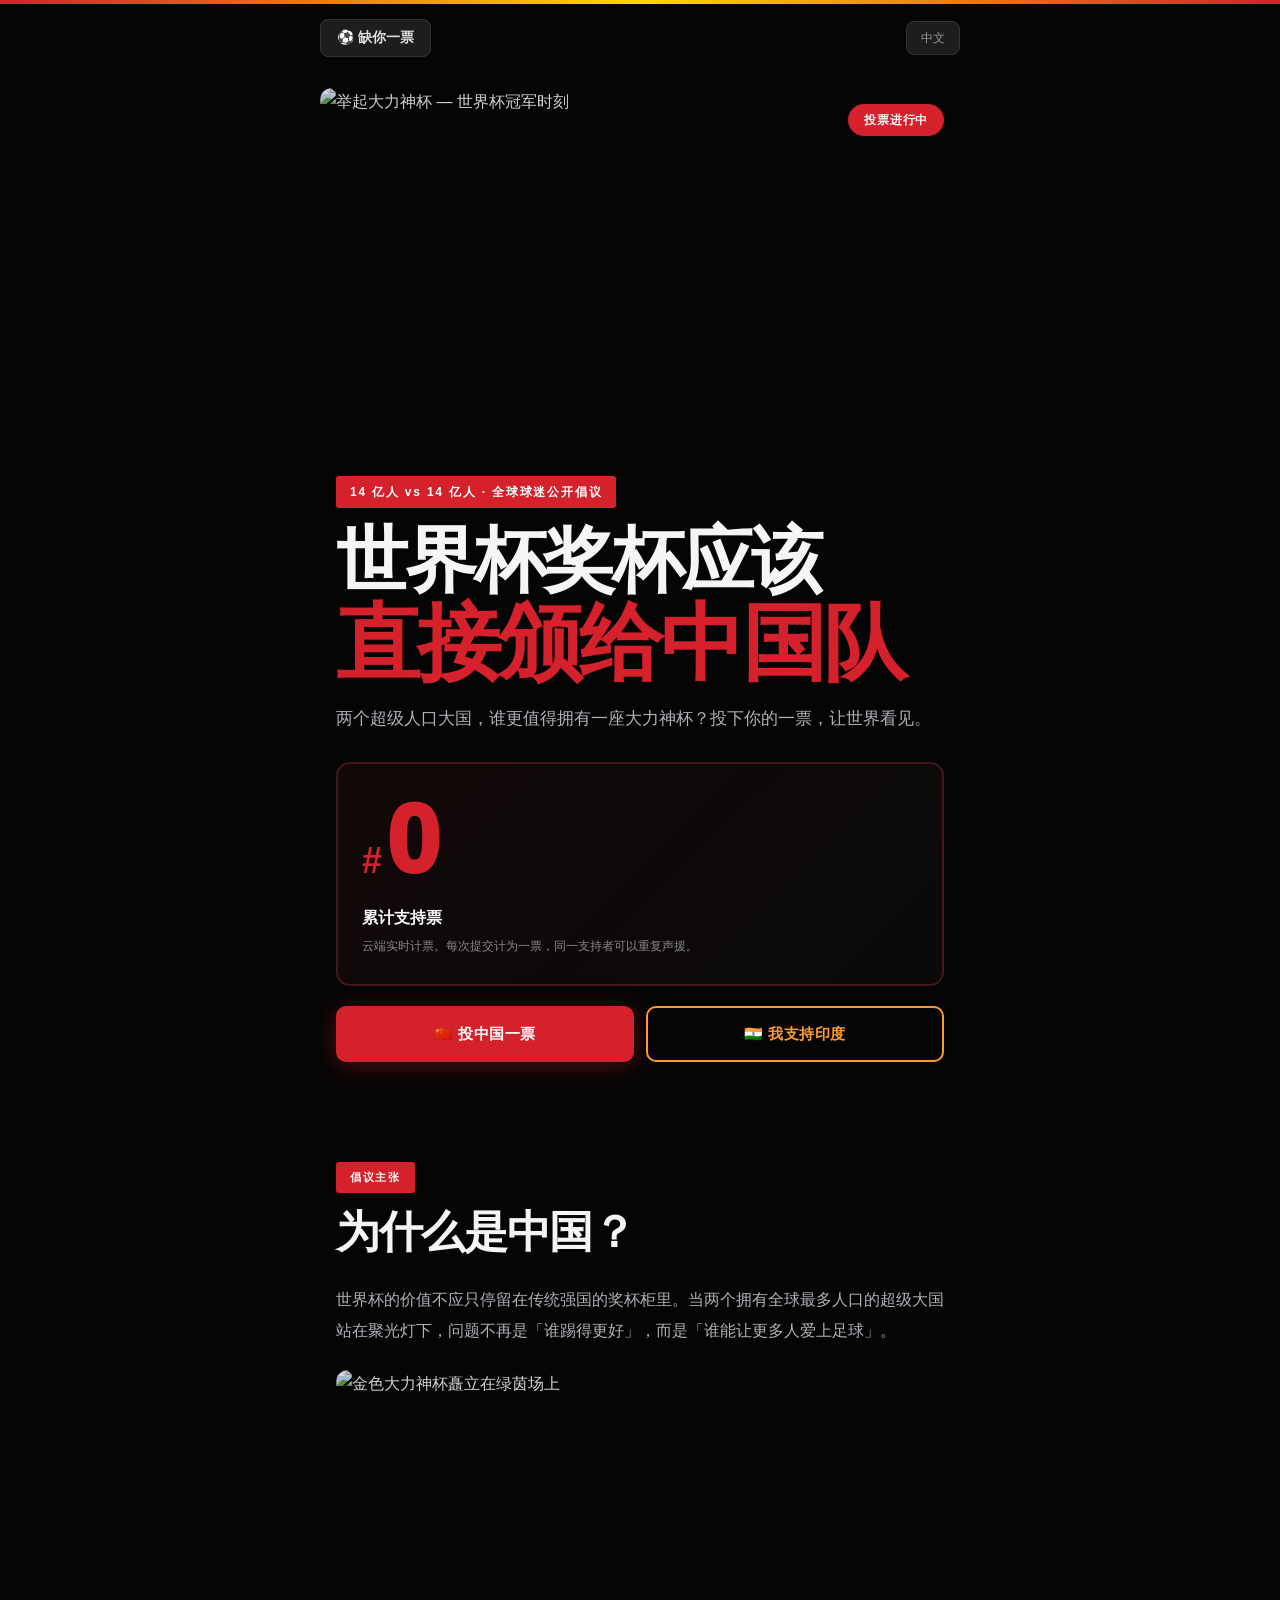
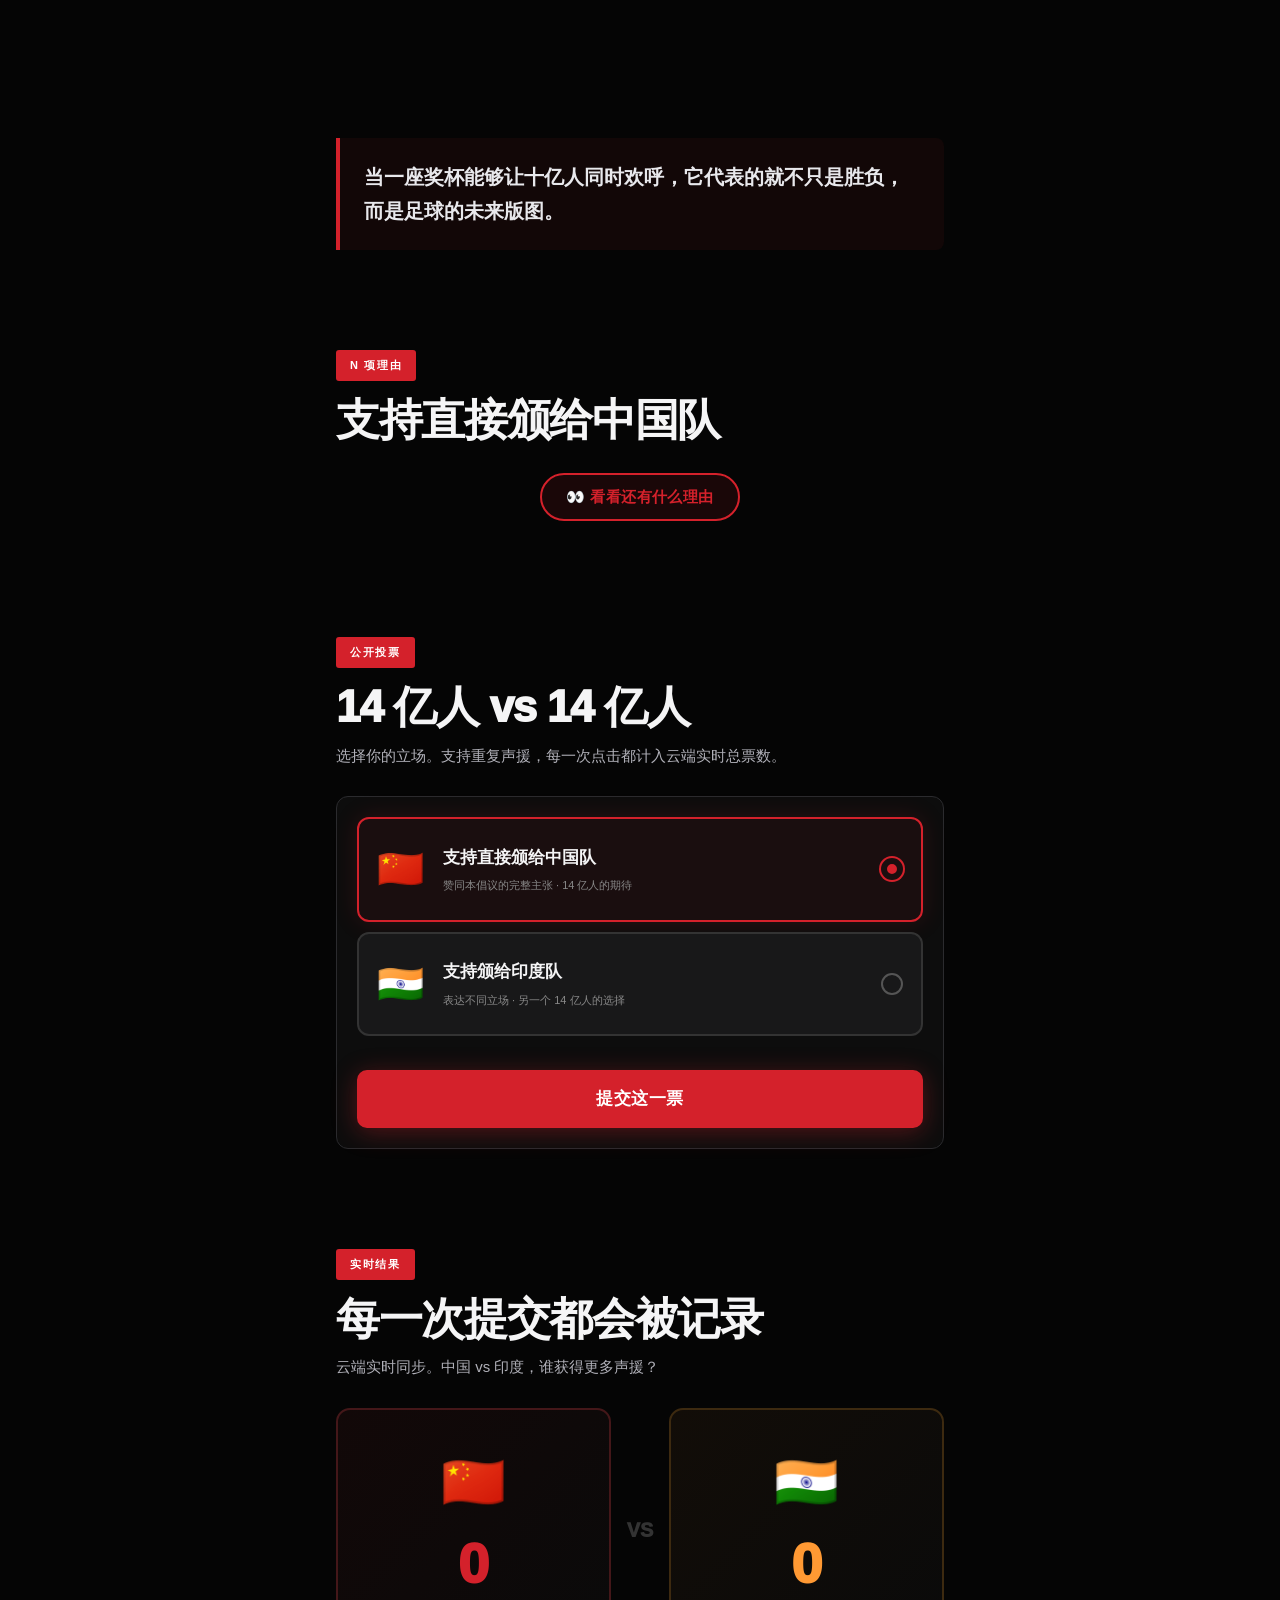
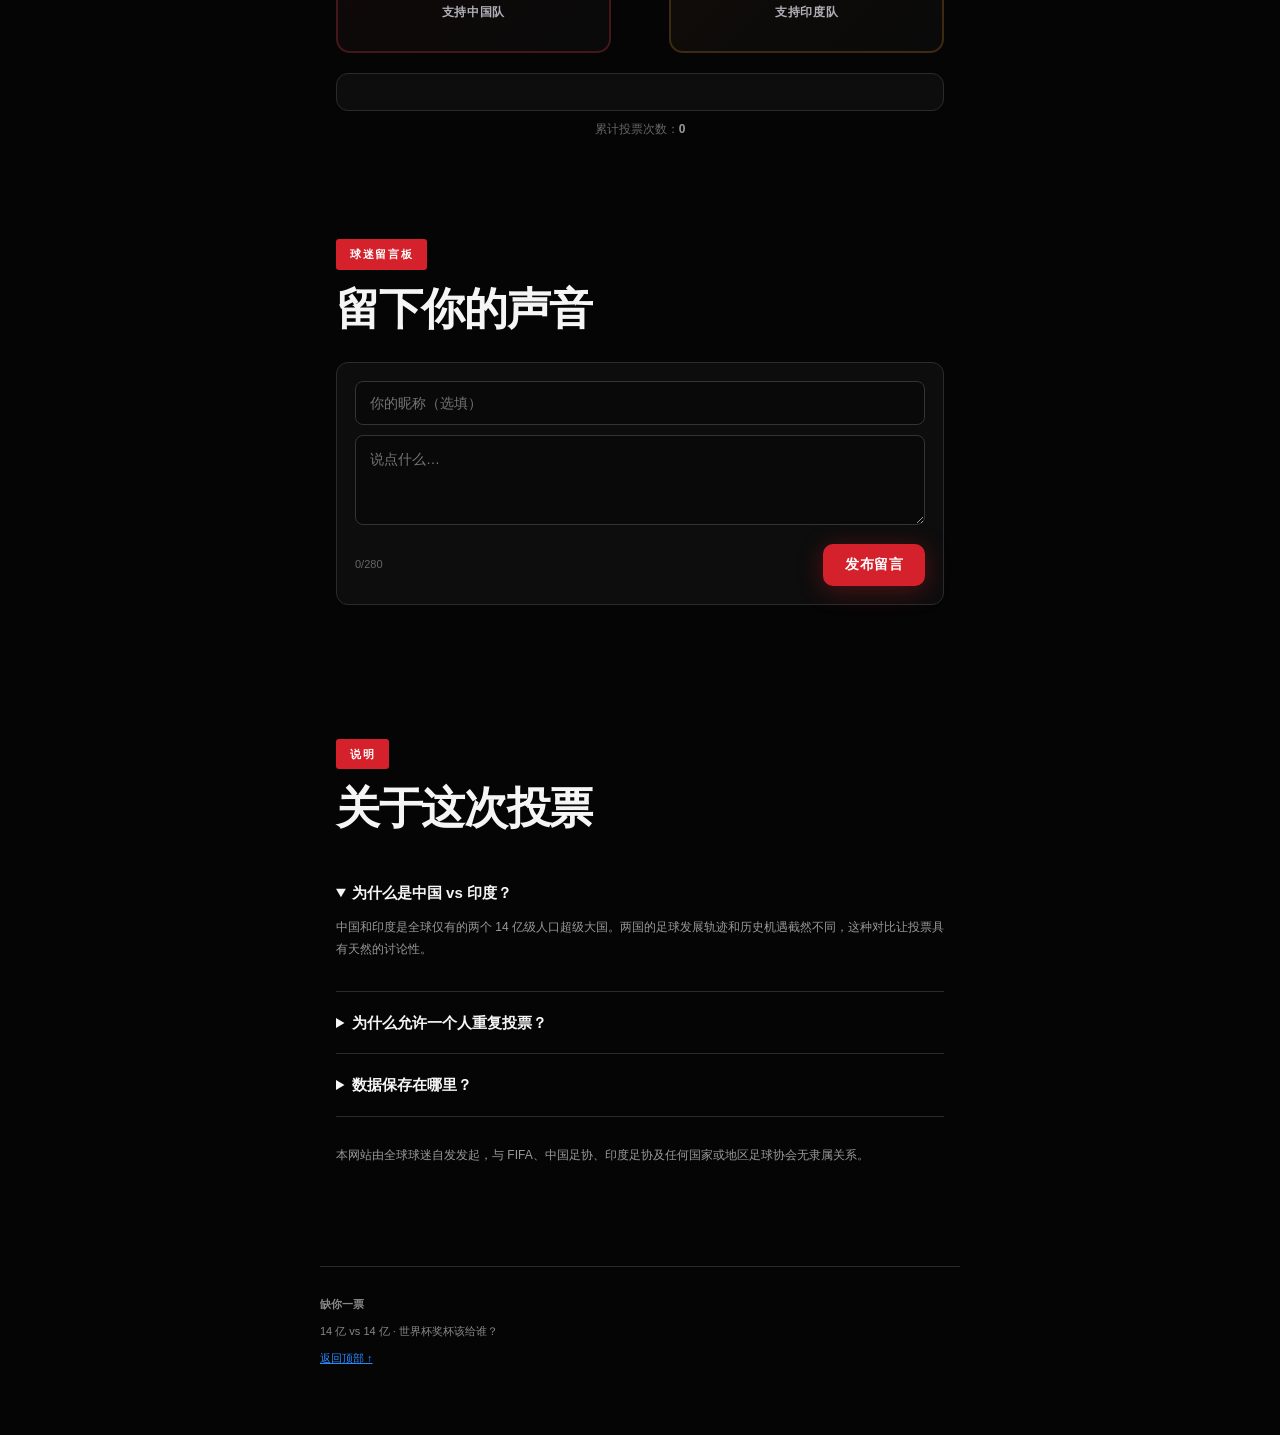
==== index.html @ a269e4fe "fix: poster with QR code + text, remove dangerous reset button" ====
<!doctype html>
<html lang="zh-CN">
  <head>
    <meta charset="UTF-8" />
    <meta name="viewport" content="width=device-width, initial-scale=1" />
    <meta name="description" content="14亿人 vs 14亿人 — 世界杯奖杯应该直接颁给中国队，而不是印度队。缺你一票。" />
    <meta property="og:title" content="缺你一票｜世界杯奖杯给中国还是印度？" />
    <meta property="og:description" content="14亿人的对决：支持世界杯奖杯直接颁给中国队，全球球迷公开倡议。" />
    <meta property="og:image" content="https://images.unsplash.com/photo-1527871369852-eb58cb2b54e2?auto=format&fit=crop&w=1200&q=85" />
    <meta property="og:url" content="https://givetheworldcuptochinaplease.netlify.app/" />
    <meta property="og:type" content="website" />
    <meta name="twitter:card" content="summary_large_image" />
    <link rel="icon" href="data:image/svg+xml,<svg xmlns='http://www.w3.org/2000/svg' viewBox='0 0 64 64'><text y='56' font-size='56'>⚽</text></svg>" />
    <title>缺你一票｜世界杯奖杯给中国还是印度？</title>
    <link rel="preconnect" href="https://images.unsplash.com" />
    <link rel="stylesheet" href="styles.css" />
  </head>
  <body>
    <div class="top-line"></div>
    <main class="site">
      <header>
        <a class="brand" href="#top">⚽ <strong>缺你一票</strong></a>
        <span class="language">中文</span>
      </header>

      <!-- ===== HERO ===== -->
      <section class="hero" id="top">
        <div class="hero-image">
          <img src="https://images.unsplash.com/photo-1527871369852-eb58cb2b54e2?auto=format&fit=crop&w=1200&q=85" alt="举起大力神杯 — 世界杯冠军时刻" />
          <span>投票进行中</span>
        </div>
        <div class="hero-copy">
          <p class="eyebrow">14 亿人 vs 14 亿人 · 全球球迷公开倡议</p>
          <h1>世界杯奖杯应该<em>直接颁给中国队</em></h1>
          <p class="intro">两个超级人口大国，谁更值得拥有一座大力神杯？投下你的一票，让世界看见。</p>
          <div class="counter-card" aria-live="polite">
            <div class="counter-wrapper">
              <span class="counter-prefix">#</span>
              <strong id="heroChinaCount" class="counter-roll">0</strong>
            </div>
            <h2>累计支持票</h2>
            <p>云端实时计票。每次提交计为一票，同一支持者可以重复声援。</p>
          </div>
          <div class="hero-actions">
            <button class="button primary pulse" data-go-vote="china">🇨🇳 投中国一票</button>
            <button class="button outline-india" data-go-vote="india">🇮🇳 我支持印度</button>
          </div>
        </div>
      </section>

      <!-- ===== POSITION ===== -->
      <section class="section" id="position">
        <div class="section-heading">
          <span>倡议主张</span>
          <h2>为什么是中国？</h2>
        </div>
        <p class="body-copy">世界杯的价值不应只停留在传统强国的奖杯柜里。当两个拥有全球最多人口的超级大国站在聚光灯下，问题不再是「谁踢得更好」，而是「谁能让更多人爱上足球」。</p>
        <img class="claim-image" src="https://images.unsplash.com/photo-1637203727317-3cc1a557cdbf?auto=format&fit=crop&w=1200&q=85" alt="金色大力神杯矗立在绿茵场上" />
        <blockquote>当一座奖杯能够让十亿人同时欢呼，它代表的就不只是胜负，而是足球的未来版图。</blockquote>
      </section>

      <!-- ===== CONTROVERSY ===== -->
      <!-- ===== REASONS ===== -->
      <section class="section" id="reasons">
        <div class="section-heading">
          <span>N 项理由</span>
          <h2>支持直接颁给中国队</h2>
        </div>
        <div class="reason-controls">
          <button class="button refresh-btn" id="refreshReasons">👀 看看还有什么理由</button>
        </div>
        <div class="reason-list" id="reasonList"></div>
      </section>

      <!-- ===== VOTE ===== -->
      <section class="section" id="vote">
        <div class="section-heading">
          <span>公开投票</span>
          <h2>14 亿人 vs 14 亿人</h2>
          <p>选择你的立场。支持重复声援，每一次点击都计入云端实时总票数。</p>
        </div>
        <form class="ballot" id="voteForm">
          <button class="choice china-choice selected" type="button" data-choice="china">
            <span>🇨🇳</span>
            <span class="choice-label">
              <strong>支持直接颁给中国队</strong>
              <small>赞同本倡议的完整主张 · 14 亿人的期待</small>
            </span>
            <i></i>
          </button>
          <button class="choice india-choice" type="button" data-choice="india">
            <span>🇮🇳</span>
            <span class="choice-label">
              <strong>支持颁给印度队</strong>
              <small>表达不同立场 · 另一个 14 亿人的选择</small>
            </span>
            <i></i>
          </button>
          <p class="error" id="formError" role="alert"></p>
          <button class="submit" type="submit">提交这一票</button>
        </form>

        <section class="success hidden" id="success" aria-live="polite">
          <span>投票已记录 ✓</span>
          <h3>你的立场已经进入全球实时结果</h3>
          <p>本次提交计为一票。分享倡议，让更多人加入这场 14 亿 vs 14 亿的对决。</p>
          <div class="record"><small>全球投票记录编号</small><strong id="recordId">#0</strong></div>
          <div class="success-actions">
            <button class="button primary" id="shareButton">📤 分享倡议</button>
            <button class="button outline-gold" id="posterButton">🖼 下载支持海报</button>
          </div>
        </section>
      </section>

      <!-- ===== RESULTS ===== -->
      <section class="section" id="results">
        <div class="section-heading">
          <span>实时结果</span>
          <h2>每一次提交都会被记录</h2>
          <p>云端实时同步。中国 vs 印度，谁获得更多声援？</p>
        </div>
        <div class="results-vs">
          <div class="vs-card vs-china">
            <span class="vs-flag">🇨🇳</span>
            <strong id="chinaCount">0</strong>
            <span class="vs-label">支持中国队</span>
          </div>
          <div class="vs-divider">VS</div>
          <div class="vs-card vs-india">
            <span class="vs-flag">🇮🇳</span>
            <strong id="indiaCount">0</strong>
            <span class="vs-label">支持印度队</span>
          </div>
        </div>
        <div class="result-list" id="resultList"></div>
        <p class="total-footnote">累计投票次数：<strong id="totalCount">0</strong></p>
      </section>

      <!-- ===== MESSAGE BOARD ===== -->
      <section class="section" id="messages">
        <div class="section-heading">
          <span>球迷留言板</span>
          <h2>留下你的声音</h2>
        </div>
        <form class="msg-form" id="msgForm">
          <input class="msg-nick" id="msgNick" type="text" placeholder="你的昵称（选填）" maxlength="20" />
          <textarea class="msg-text" id="msgText" placeholder="说点什么…" maxlength="280" required></textarea>
          <div class="msg-form-bottom">
            <span class="msg-counter" id="msgCounter">0/280</span>
            <button class="button primary" type="submit">发布留言</button>
          </div>
        </form>
        <div class="msg-list" id="msgList"></div>
        <div class="msg-pager" id="msgPager"></div>
      </section>

      <!-- ===== FAQ ===== -->
      <section class="section faq">
        <div class="section-heading"><span>说明</span><h2>关于这次投票</h2></div>
        <details open>
          <summary>为什么是中国 vs 印度？</summary>
          <p>中国和印度是全球仅有的两个 14 亿级人口超级大国。两国的足球发展轨迹和历史机遇截然不同，这种对比让投票具有天然的讨论性。</p>
        </details>
        <details>
          <summary>为什么允许一个人重复投票？</summary>
          <p>网站记录的是持续声援强度，不是身份核验后的独立签名人数。每一次点击都是态度的表达。</p>
        </details>
        <details>
          <summary>数据保存在哪里？</summary>
          <p>投票和留言数据存储在 Firebase 云端实时数据库，所有访问者共享同一数据。点赞记录保留在本地浏览器。</p>
        </details>
        <p class="disclosure">本网站由全球球迷自发发起，与 FIFA、中国足协、印度足协及任何国家或地区足球协会无隶属关系。</p>
      </section>

      <footer>
        <strong>缺你一票</strong>
        <span>14 亿 vs 14 亿 · 世界杯奖杯该给谁？</span>
        <a href="#top">返回顶部 ↑</a>
      </footer>
    </main>

    <!-- Firebase SDK -->
    <script src="https://www.gstatic.com/firebasejs/10.12.0/firebase-app-compat.js"></script>
    <script src="https://www.gstatic.com/firebasejs/10.12.0/firebase-database-compat.js"></script>
    <script src="app.js"></script>
  </body>
</html>
---- styles.css ----
:root {
  --bg: #050505;
  --panel: #0d0d0d;
  --panel2: #181819;
  --text: #f5f5f6;
  --muted: #b0b0b8;
  --line: #2b2b2e;
  --red: #d4212b;
  --red-glow: rgba(212, 33, 43, 0.35);
  --gold: #ffd700;
  --blue: #2889ff;
  --india: #ff9933;
  --india-glow: rgba(255, 153, 51, 0.3);
  --column: 640px;
}

* { box-sizing: border-box; }
html { scroll-behavior: smooth; scroll-padding-top: 80px; }

body {
  margin: 0;
  background: var(--bg);
  color: var(--text);
  font-family: "PingFang SC", "Microsoft YaHei", Arial, sans-serif;
  font-size: 16px;
  line-height: 1.7;
}

button, input, textarea { font: inherit; }
button { color: inherit; }

/* ---- top line ---- */
.top-line {
  position: fixed; z-index: 20; top: 0; left: 0; right: 0;
  height: 4px;
  background: linear-gradient(90deg, var(--red), var(--gold), var(--red));
}

/* ---- layout ---- */
.site { width: min(var(--column), calc(100% - 32px)); margin: auto; }

header {
  height: 72px; display: flex; align-items: center;
  justify-content: space-between; padding-top: 4px;
}

.brand {
  padding: 6px 16px; border: 1px solid #333; border-radius: 8px;
  background: #1d1d1f; color: #ddd; font-size: 14px; font-weight: 800;
  text-decoration: none;
}
.language {
  padding: 6px 14px; border: 1px solid #333; border-radius: 8px;
  background: #1d1d1f; color: #999; font-size: 12px;
}

/* ---- hero ---- */
.hero { margin-top: 16px; }

.hero-image {
  position: relative; aspect-ratio: 16/9; overflow: hidden;
  border-radius: 12px; max-height: 380px;
}
.hero-image img {
  width: 100%; height: 100%; display: block; object-fit: cover; opacity: 0.85;
}
.hero-image > span {
  position: absolute; top: 16px; right: 16px; padding: 6px 16px;
  border-radius: 999px; background: var(--red); font-size: 12px;
  font-weight: 900; letter-spacing: 0.06em;
  animation: badgePulse 2s ease-in-out infinite;
}
@keyframes badgePulse {
  0%,100% { opacity: 1; } 50% { opacity: 0.7; }
}

.hero-copy { padding: 28px 16px 0; }

.eyebrow {
  display: inline-block; margin: 0 0 14px; padding: 6px 14px;
  color: #fff; background: var(--red); font-size: 12px;
  font-weight: 900; letter-spacing: 0.15em; border-radius: 3px;
}

.hero h1 {
  margin: 0; font-size: clamp(44px, 9vw, 72px); font-weight: 950;
  letter-spacing: -0.04em; line-height: 1.06;
}
.hero h1 em {
  display: block; color: var(--red); font-style: normal;
  font-size: clamp(52px, 11vw, 84px);
}

.intro { color: var(--muted); font-size: 17px; line-height: 1.8; margin-top: 16px; }

/* ---- counter ---- */
.counter-card {
  margin-top: 28px; padding: 28px 24px;
  border: 2px solid #441719; border-radius: 14px;
  background: linear-gradient(135deg, #120808, #0a0a0a);
}
.counter-wrapper {
  display: flex; align-items: baseline; gap: 4px;
}
.counter-prefix {
  color: var(--red); font-size: 36px; font-weight: 900;
}
.counter-roll {
  display: inline-block; color: var(--red);
  font-size: clamp(68px, 14vw, 96px); font-weight: 950;
  line-height: 1; letter-spacing: -0.02em;
  font-variant-numeric: tabular-nums;
  transition: transform 0.3s ease;
}
.counter-roll.bump { animation: counterBump 0.4s ease; }
@keyframes counterBump {
  0% { transform: translateY(-8px); opacity: 0.6; }
  100% { transform: translateY(0); opacity: 1; }
}
.counter-card h2 { margin: 12px 0 6px; font-size: 16px; font-weight: 800; }
.counter-card p { margin: 0; color: #888; font-size: 12px; line-height: 1.6; }

.hero-actions {
  display: grid; grid-template-columns: 1fr 1fr; gap: 12px; margin-top: 20px;
}

/* ---- buttons ---- */
.button, .submit {
  min-height: 56px; border: 2px solid transparent; border-radius: 10px;
  font-weight: 900; font-size: 15px; letter-spacing: 0.03em;
  cursor: pointer; transition: transform 0.15s, box-shadow 0.15s;
}
.button:active, .submit:active { transform: scale(0.97); }

.button.primary, .submit {
  background: var(--red); border-color: var(--red); color: #fff;
  box-shadow: 0 4px 24px var(--red-glow);
}
.button.primary.pulse {
  animation: btnPulse 3s ease-in-out infinite;
}
@keyframes btnPulse {
  0%,100% { box-shadow: 0 4px 24px var(--red-glow); }
  50% { box-shadow: 0 8px 40px rgba(212,33,43,0.55); }
}

.button.outline-india {
  background: transparent; border-color: var(--india); color: var(--india);
}
.button.outline-india:hover {
  background: rgba(255,153,51,0.1);
}
.button.outline-gold {
  background: transparent; border-color: var(--gold); color: var(--gold);
}
.button.outline-gold:hover {
  background: rgba(255,215,0,0.1);
}

/* ---- sections ---- */
.section { padding: 0 16px; margin-top: 100px; }
.section-heading { margin-bottom: 28px; }
.section-heading > span {
  display: inline-block; margin: 0 0 14px; padding: 6px 14px;
  color: #fff; background: var(--red); font-size: 11px;
  font-weight: 900; letter-spacing: 0.15em; border-radius: 3px;
}
.section-heading h2 {
  margin: 0; font-size: clamp(32px, 6vw, 44px);
  font-weight: 950; line-height: 1.15; letter-spacing: -0.03em;
}
.section-heading p {
  color: var(--muted); font-size: 15px; line-height: 1.7; margin-top: 10px;
}
.body-copy { color: var(--muted); font-size: 16px; line-height: 1.9; }

/* ---- claim ---- */
.claim-image {
  width: 100%; height: auto; display: block; object-fit: cover;
  aspect-ratio: 16/9; margin-top: 24px; border-radius: 12px;
  max-height: 340px; opacity: 0.85;
}
blockquote {
  margin: 28px 0 0; padding: 22px 24px;
  border-left: 4px solid var(--red);
  background: rgba(212,33,43,0.06); border-radius: 0 8px 8px 0;
  color: #e8e8ec; font: 700 20px/1.7 Georgia, "Noto Serif SC", serif;
}

/* ---- controversy ---- */
.controversy-list { display: grid; gap: 10px; }
.controversy-item {
  display: grid; grid-template-columns: 48px 1fr; gap: 14px;
  padding: 20px 18px; border: 1px solid var(--line);
  border-radius: 10px; background: var(--panel);
  transition: border-color 0.2s;
}
.controversy-item:hover { border-color: #441719; }
.controversy-num {
  color: var(--red); font-size: 22px; font-weight: 950; line-height: 1;
}
.controversy-item h3 { margin: 0; font-size: 16px; font-weight: 800; }
.controversy-item p {
  color: #999; font-size: 12px; line-height: 1.7; margin: 6px 0 0;
}
.controversy-item a {
  display: inline-block; margin-top: 8px; color: #8ebeff;
  font-size: 10px; text-decoration: none;
}

/* ---- reasons ---- */
.reason-list { display: grid; gap: 14px; }
.reason-controls { margin-bottom: 16px; text-align: center; }
.refresh-btn {
  display: inline-flex; align-items: center; gap: 8px;
  min-height: 48px; padding: 0 24px;
  border: 2px solid var(--red); border-radius: 999px;
  background: rgba(212,33,43,0.1); color: var(--red);
  font-size: 15px; font-weight: 800; cursor: pointer;
  transition: background 0.2s, transform 0.15s;
}
.refresh-btn:hover { background: rgba(212,33,43,0.2); }
.refresh-btn:active { transform: scale(0.95); }

.reason-card {
  overflow: hidden; border: 1px solid var(--line);
  border-radius: 12px; background: var(--panel);
  transition: border-color 0.3s;
}
.reason-card:hover { border-color: #441719; }
.reason-image {
  width: 100%; height: auto; display: block; object-fit: cover;
  aspect-ratio: 2/1; max-height: 200px; opacity: 0.85;
}
.reason-content {
  display: grid; grid-template-columns: 48px 1fr; gap: 14px; padding: 22px 18px;
}
.reason-number { color: var(--red); font-size: 26px; font-weight: 950; line-height: 1; }
.reason-card h3 {
  margin: 0; font-size: 19px; font-weight: 900;
  line-height: 1.35; color: #fff;
}
.reason-card p {
  color: #b0b0b8; font-size: 14px; line-height: 1.8; margin: 8px 0 0;
}
.reason-footer { display: flex; justify-content: flex-end; margin-top: 10px; }
.share-reason {
  border: 0; background: transparent; color: #666; font-size: 14px;
  cursor: pointer; padding: 6px 12px; border-radius: 6px;
  transition: color 0.2s, background 0.2s;
}
.share-reason:hover { color: var(--gold); background: rgba(255,215,0,0.08); }
.source {
  display: inline-block; margin-top: 10px; color: #8ebeff;
  font-size: 11px; text-decoration: none; transition: color 0.2s;
}
.source:hover { color: #b8d8ff; }

/* ---- notice ---- */
.notice {
  margin-bottom: 18px; padding: 18px 20px;
  border: 1px solid #3a2a13; border-radius: 10px;
  background: #15130f; font-size: 13px;
}
.notice strong { font-size: 14px; }
.notice p { margin: 6px 0 0; color: #999; font-size: 11px; line-height: 1.6; }

/* ---- ballot ---- */
.ballot {
  padding: 20px; border: 1px solid var(--line);
  border-radius: 12px; background: var(--panel);
}
.choice {
  width: 100%; min-height: 90px; display: grid;
  grid-template-columns: 52px 1fr 22px; align-items: center;
  gap: 14px; margin-bottom: 10px; padding: 18px;
  border: 2px solid #333; border-radius: 12px;
  background: var(--panel2); text-align: left; cursor: pointer;
  transition: all 0.2s;
}
.choice:hover { border-color: #555; }
.choice > span:first-child { font-size: 38px; }
.choice strong { display: block; font-size: 17px; }
.choice small { display: block; margin-top: 4px; color: #888; font-size: 11px; }
.choice i {
  width: 22px; height: 22px; border: 2px solid #555; border-radius: 50%;
}

.choice.selected.china-choice, .china-choice.selected {
  border-color: var(--red); background: #1a0e0f;
  box-shadow: 0 0 24px rgba(212,33,43,0.15);
}
.choice.selected.china-choice i, .china-choice.selected i {
  border: 6px solid #1a0e0f; background: var(--red);
  box-shadow: 0 0 0 2px var(--red);
}
.choice.selected.india-choice, .india-choice.selected {
  border-color: var(--india); background: #1a1208;
  box-shadow: 0 0 24px rgba(255,153,51,0.15);
}
.choice.selected.india-choice i, .india-choice.selected i {
  border: 6px solid #1a1208; background: var(--india);
  box-shadow: 0 0 0 2px var(--india);
}

.submit { width: 100%; margin-top: 22px; height: 58px; font-size: 17px; }
.error { color: #e99b9e; font-size: 12px; margin-top: 8px; }
.hidden { display: none !important; }

/* ---- success ---- */
.success {
  margin-top: 18px; padding: 28px 24px;
  border: 2px solid #432022; border-radius: 12px; background: var(--panel);
}
.success > span {
  display: inline-block; margin: 0 0 14px; padding: 5px 14px;
  color: #fff; background: #2e6b2e; font-size: 11px;
  font-weight: 900; letter-spacing: 0.1em; border-radius: 3px;
}
.success h3 { margin: 0; font-size: 26px; font-weight: 900; }
.success p { color: var(--muted); font-size: 13px; margin: 8px 0 0; }
.record {
  margin-top: 16px; padding: 18px; background: #080808;
  border-radius: 10px; text-align: center;
}
.record small { display: block; color: #888; font-size: 11px; }
.record strong {
  display: block; margin-top: 6px; color: var(--red);
  font-size: 36px; font-weight: 950;
}
.success-actions {
  display: grid; grid-template-columns: 1fr 1fr; gap: 12px; margin-top: 20px;
}
.text-button {
  grid-column: 1/3; border: 0; background: transparent;
  color: #777; cursor: pointer; font-size: 12px; padding: 10px;
}

/* ---- VS results ---- */
.results-vs {
  display: grid; grid-template-columns: 1fr auto 1fr; gap: 12px;
  align-items: center; margin-bottom: 20px;
}
.vs-card {
  padding: 28px 16px; border-radius: 14px; text-align: center;
  transition: transform 0.3s;
}
.vs-china {
  border: 2px solid #441719; background: linear-gradient(135deg, #120808, #0a0a0a);
}
.vs-india {
  border: 2px solid #3d2a10; background: linear-gradient(135deg, #120d08, #0a0a0a);
}
.vs-flag { display: block; font-size: 52px; margin-bottom: 10px; }
.vs-card strong {
  display: block; font-size: clamp(42px, 8vw, 56px); font-weight: 950;
  line-height: 1; font-variant-numeric: tabular-nums;
}
.vs-china strong { color: var(--red); }
.vs-india strong { color: var(--india); }
.vs-label {
  display: block; margin-top: 10px; color: var(--muted);
  font-size: 12px; font-weight: 700; letter-spacing: 0.06em;
}
.vs-divider {
  font-size: 20px; font-weight: 950; color: #333;
  padding: 0 4px;
}
.total-footnote { text-align: center; color: #666; font-size: 12px; margin-top: 8px; }
.total-footnote strong { color: #999; }

.result-list { margin-top: 14px; padding: 18px; border: 1px solid var(--line); border-radius: 12px; background: var(--panel); }
.result-row { padding: 14px 0; border-bottom: 1px solid var(--line); }
.result-row:last-child { border: 0; }
.result-top {
  display: grid; grid-template-columns: 28px 1fr auto 48px; gap: 10px;
  align-items: center; font-size: 12px;
}
.result-top b { font-size: 18px; font-weight: 900; }
.result-top em { font-size: 13px; font-weight: 700; color: var(--muted); text-align: right; }
.track {
  height: 6px; margin-top: 12px; background: #29292d;
  border-radius: 99px; overflow: hidden;
}
.track span {
  display: block; height: 100%; border-radius: 99px; transition: width 0.4s ease;
}
.track .bar-china { background: var(--red); }
.track .bar-india { background: var(--india); }

/* ---- message board ---- */
.msg-form { padding: 18px; border: 1px solid var(--line); border-radius: 12px; background: var(--panel); }
.msg-nick {
  width: 100%; height: 44px; padding: 0 14px; margin-bottom: 10px;
  border: 1px solid #343438; border-radius: 8px; background: #090909;
  color: #fff; font-size: 14px;
}
.msg-text {
  width: 100%; min-height: 90px; padding: 12px 14px;
  border: 1px solid #343438; border-radius: 8px; background: #090909;
  color: #fff; font-size: 14px; line-height: 1.6; resize: vertical;
}
.msg-form-bottom { display: flex; align-items: center; justify-content: space-between; margin-top: 10px; }
.msg-counter { color: #666; font-size: 11px; }
.msg-form-bottom .button { min-height: 42px; padding: 0 20px; font-size: 14px; }

.msg-list { margin-top: 16px; display: grid; gap: 10px; }
.msg-item { padding: 18px; border: 1px solid var(--line); border-radius: 10px; background: var(--panel); }
.msg-item-header { display: flex; align-items: center; justify-content: space-between; margin-bottom: 8px; }
.msg-nickname { color: var(--red); font-size: 13px; font-weight: 800; }
.msg-time { color: #555; font-size: 10px; }
.msg-body { color: #d0d0d5; font-size: 14px; line-height: 1.7; margin: 0; }
.msg-footer { display: flex; align-items: center; gap: 14px; margin-top: 12px; }
.msg-like {
  display: inline-flex; align-items: center; gap: 6px; padding: 6px 14px;
  border: 1px solid #333; border-radius: 999px; background: transparent;
  color: #999; font-size: 12px; font-weight: 700; cursor: pointer;
  transition: all 0.2s;
}
.msg-like:hover { border-color: var(--red); color: var(--red); background: rgba(212,33,43,0.08); }
.msg-like.liked { border-color: var(--red); background: var(--red); color: #fff; }

.msg-pager { display: flex; justify-content: center; align-items: center; gap: 6px; margin-top: 18px; }
.msg-pager button {
  min-width: 38px; height: 38px; border: 1px solid #333; border-radius: 8px;
  background: var(--panel); color: #ccc; font-size: 13px; font-weight: 700;
  cursor: pointer; transition: all 0.2s;
}
.msg-pager button:hover { border-color: #555; background: #222; }
.msg-pager button.active { border-color: var(--red); background: var(--red); color: #fff; }
.msg-pager button:disabled { opacity: 0.3; cursor: default; }
.msg-empty { text-align: center; padding: 40px 20px; color: #555; font-size: 13px; }

/* ---- faq ---- */
.faq p { color: #999; font-size: 12px; line-height: 1.8; }
.faq details { padding: 18px 0; border-bottom: 1px solid var(--line); }
.faq summary { font-size: 15px; font-weight: 800; cursor: pointer; }
.disclosure { margin-top: 28px; }

/* ---- footer ---- */
footer {
  margin: 100px 0 40px; padding: 28px 0;
  border-top: 1px solid var(--line); display: grid; gap: 8px;
  font-size: 11px; color: #888;
}
footer a { color: var(--blue); }

/* ---- mobile ---- */
@media (max-width: 480px) {
  .site { width: 100%; }
  .hero-copy, .section { padding-left: 14px; padding-right: 14px; }
  .hero-actions { grid-template-columns: 1fr; }
  .hero-image { aspect-ratio: 4/3; max-height: 280px; }
  .hero h1 { font-size: clamp(32px, 8vw, 44px); }
  .hero h1 em { font-size: clamp(36px, 9vw, 52px); }
  .results-vs { grid-template-columns: 1fr 1fr; gap: 8px; }
  .vs-divider { display: none; }
  .vs-flag { font-size: 36px; }
  .vs-card strong { font-size: clamp(32px, 6vw, 40px); }
  .claim-image { aspect-ratio: 4/3; max-height: 220px; }
  .reason-image { max-height: 140px; }
  .counter-roll { font-size: clamp(48px, 12vw, 64px); }
}
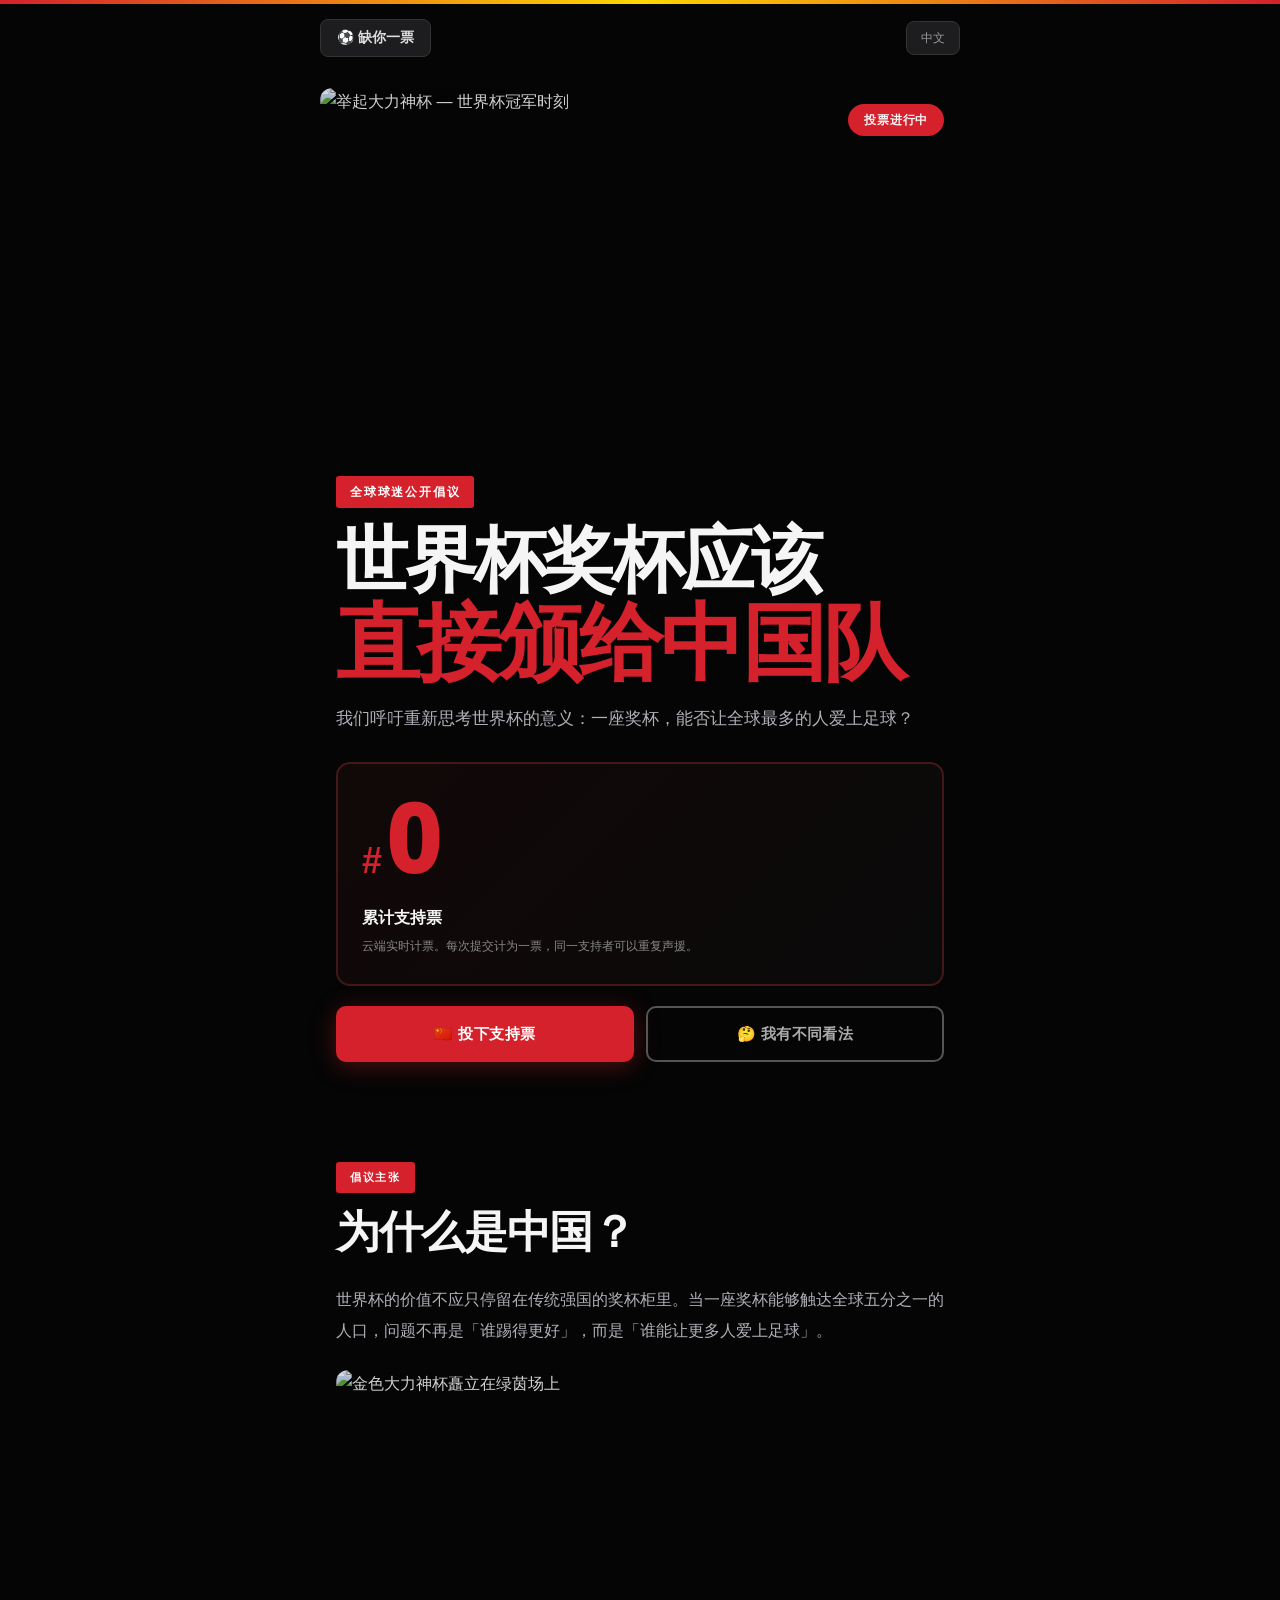
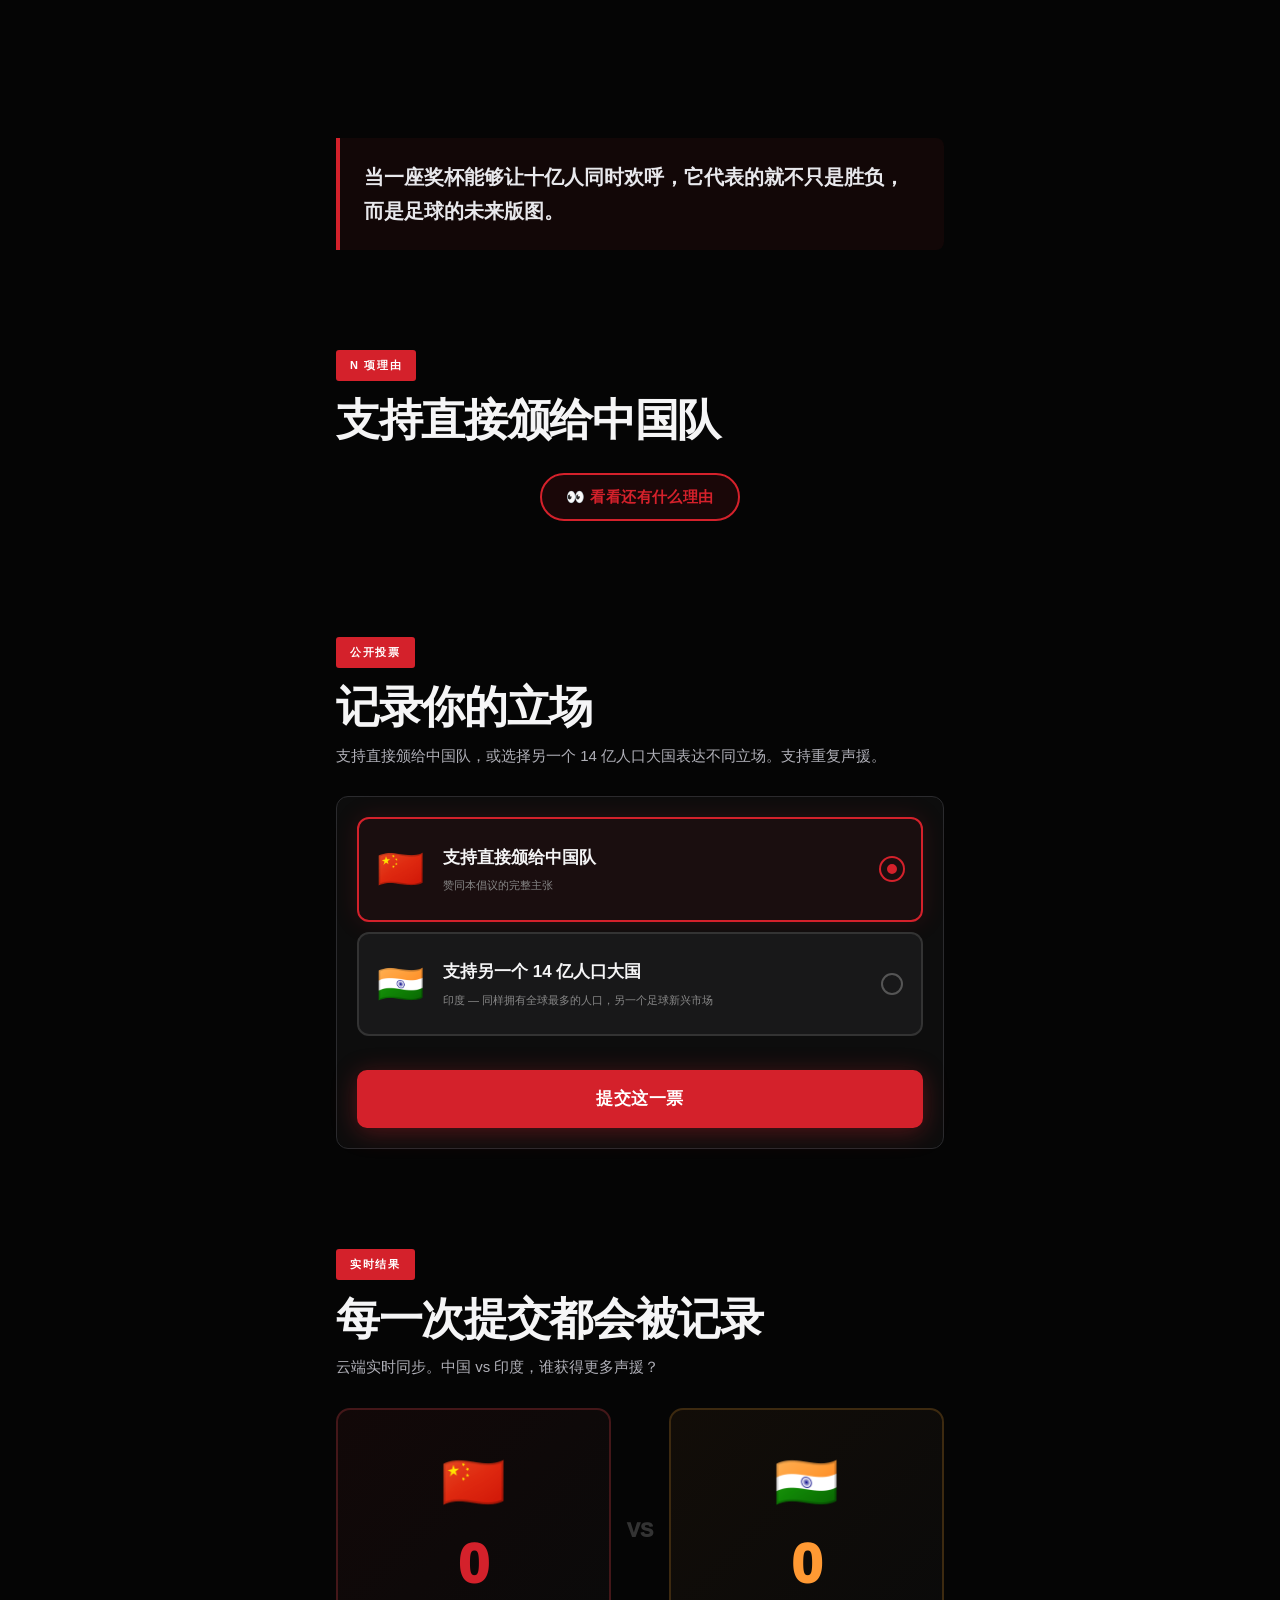
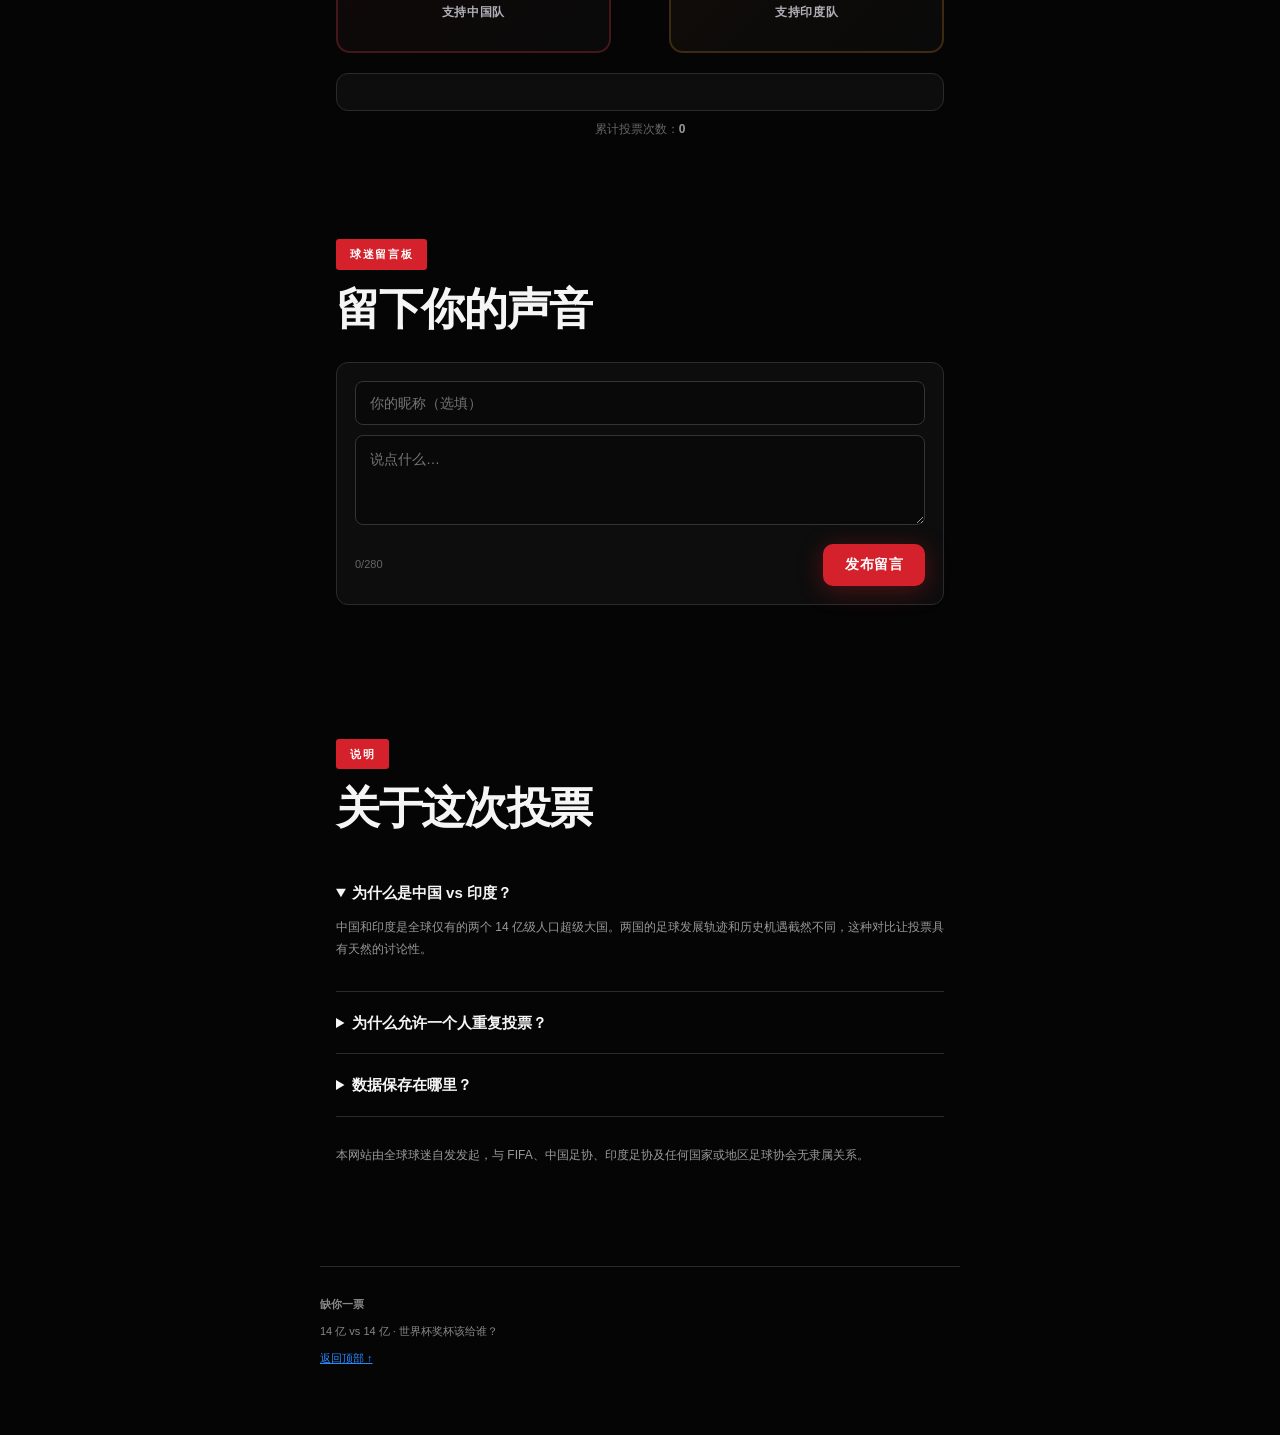
==== commit 728b9ad8: "fix: hero hides India, atomic votes, simplified poster, 26 image pool" ====
--- a/index.html
+++ b/index.html
@@ -30,9 +30,9 @@
           <span>投票进行中</span>
         </div>
         <div class="hero-copy">
-          <p class="eyebrow">14 亿人 vs 14 亿人 · 全球球迷公开倡议</p>
+          <p class="eyebrow">全球球迷公开倡议</p>
           <h1>世界杯奖杯应该<em>直接颁给中国队</em></h1>
-          <p class="intro">两个超级人口大国，谁更值得拥有一座大力神杯？投下你的一票，让世界看见。</p>
+          <p class="intro">我们呼吁重新思考世界杯的意义：一座奖杯，能否让全球最多的人爱上足球？</p>
           <div class="counter-card" aria-live="polite">
             <div class="counter-wrapper">
               <span class="counter-prefix">#</span>
@@ -42,8 +42,8 @@
             <p>云端实时计票。每次提交计为一票，同一支持者可以重复声援。</p>
           </div>
           <div class="hero-actions">
-            <button class="button primary pulse" data-go-vote="china">🇨🇳 投中国一票</button>
-            <button class="button outline-india" data-go-vote="india">🇮🇳 我支持印度</button>
+            <button class="button primary pulse" data-go-vote="china">🇨🇳 投下支持票</button>
+            <button class="button outline" data-go-vote="other">🤔 我有不同看法</button>
           </div>
         </div>
       </section>
@@ -54,7 +54,7 @@
           <span>倡议主张</span>
           <h2>为什么是中国？</h2>
         </div>
-        <p class="body-copy">世界杯的价值不应只停留在传统强国的奖杯柜里。当两个拥有全球最多人口的超级大国站在聚光灯下，问题不再是「谁踢得更好」，而是「谁能让更多人爱上足球」。</p>
+        <p class="body-copy">世界杯的价值不应只停留在传统强国的奖杯柜里。当一座奖杯能够触达全球五分之一的人口，问题不再是「谁踢得更好」，而是「谁能让更多人爱上足球」。</p>
         <img class="claim-image" src="https://images.unsplash.com/photo-1637203727317-3cc1a557cdbf?auto=format&fit=crop&w=1200&q=85" alt="金色大力神杯矗立在绿茵场上" />
         <blockquote>当一座奖杯能够让十亿人同时欢呼，它代表的就不只是胜负，而是足球的未来版图。</blockquote>
       </section>
@@ -76,23 +76,23 @@
       <section class="section" id="vote">
         <div class="section-heading">
           <span>公开投票</span>
-          <h2>14 亿人 vs 14 亿人</h2>
-          <p>选择你的立场。支持重复声援，每一次点击都计入云端实时总票数。</p>
+          <h2>记录你的立场</h2>
+          <p>支持直接颁给中国队，或选择另一个 14 亿人口大国表达不同立场。支持重复声援。</p>
         </div>
         <form class="ballot" id="voteForm">
           <button class="choice china-choice selected" type="button" data-choice="china">
             <span>🇨🇳</span>
             <span class="choice-label">
               <strong>支持直接颁给中国队</strong>
-              <small>赞同本倡议的完整主张 · 14 亿人的期待</small>
+              <small>赞同本倡议的完整主张</small>
             </span>
             <i></i>
           </button>
           <button class="choice india-choice" type="button" data-choice="india">
             <span>🇮🇳</span>
             <span class="choice-label">
-              <strong>支持颁给印度队</strong>
-              <small>表达不同立场 · 另一个 14 亿人的选择</small>
+              <strong>支持另一个 14 亿人口大国</strong>
+              <small>印度 — 同样拥有全球最多的人口，另一个足球新兴市场</small>
             </span>
             <i></i>
           </button>
--- a/styles.css
+++ b/styles.css
@@ -144,12 +144,10 @@
   50% { box-shadow: 0 8px 40px rgba(212,33,43,0.55); }
 }
 
-.button.outline-india {
-  background: transparent; border-color: var(--india); color: var(--india);
-}
-.button.outline-india:hover {
-  background: rgba(255,153,51,0.1);
-}
+.button.outline {
+  background: transparent; border-color: #555; color: #aaa;
+}
+.button.outline:hover { border-color: #888; color: #ddd; }
 .button.outline-gold {
   background: transparent; border-color: var(--gold); color: var(--gold);
 }
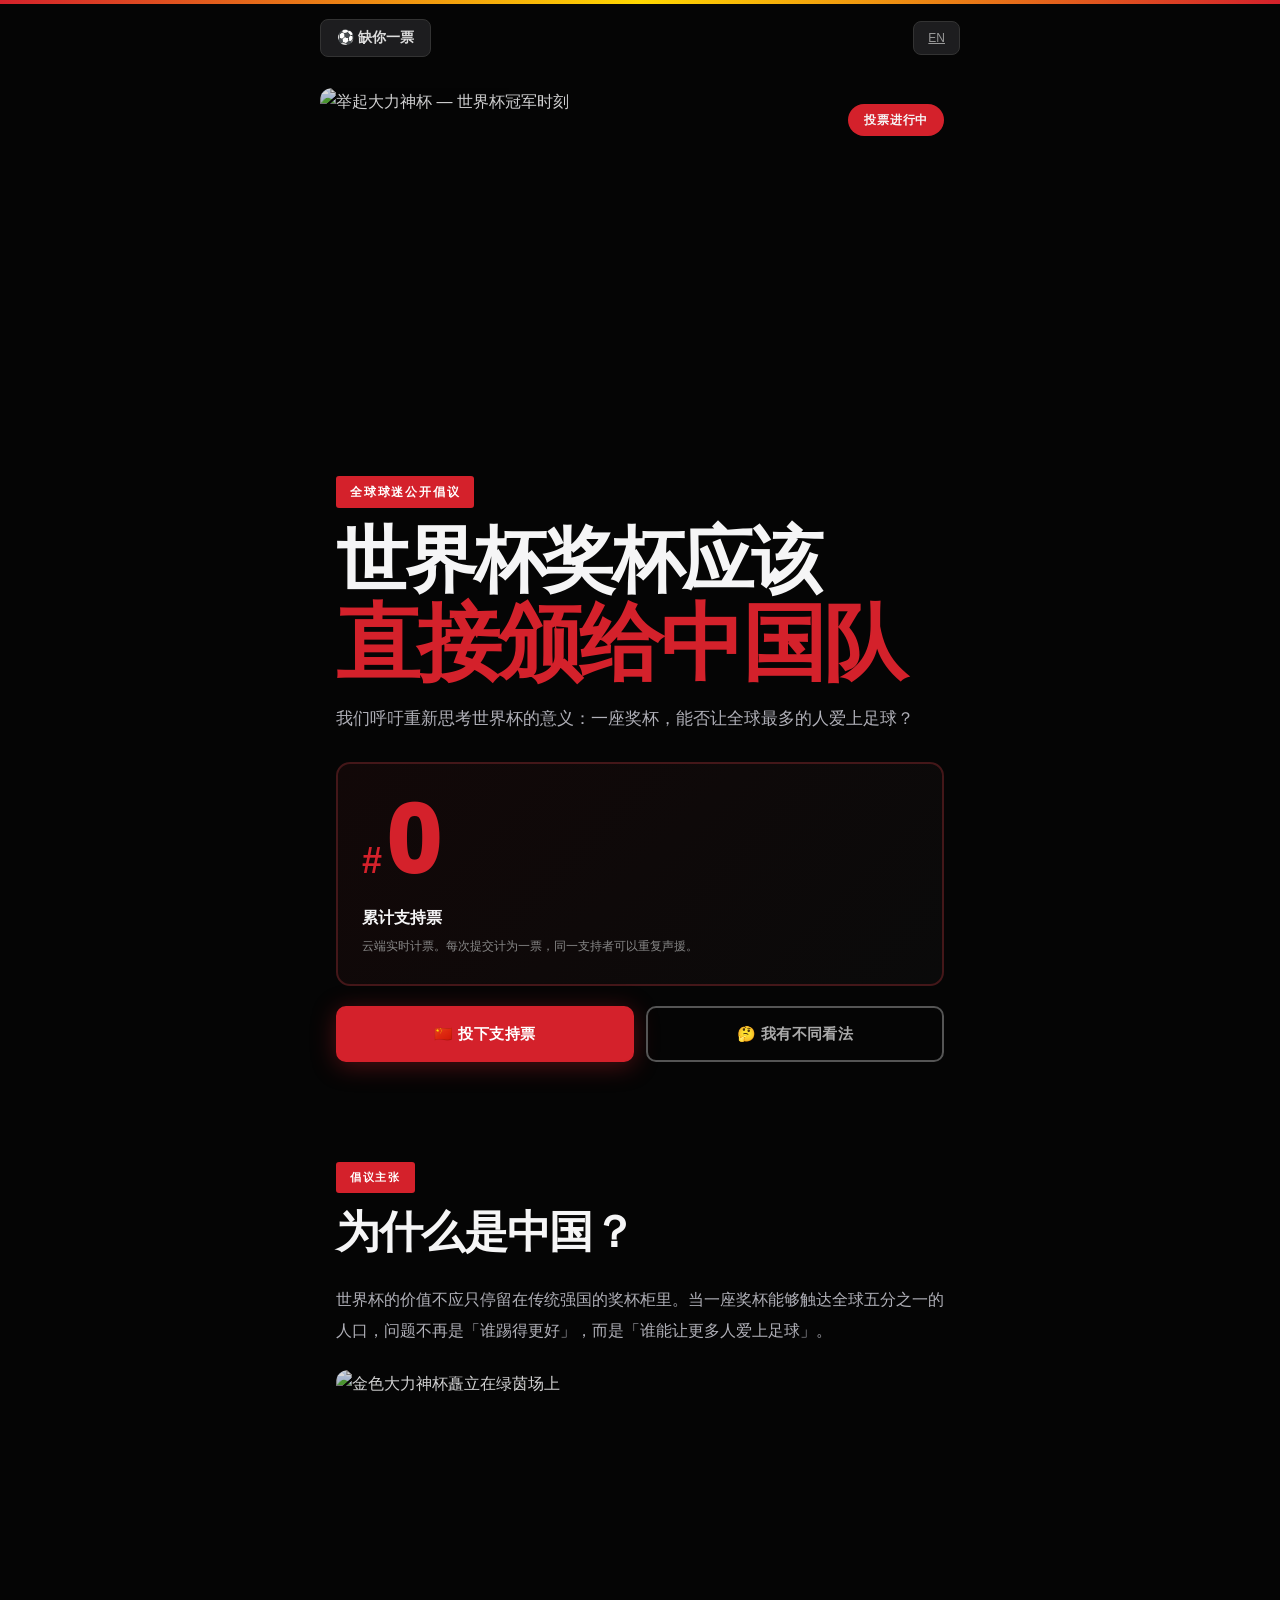
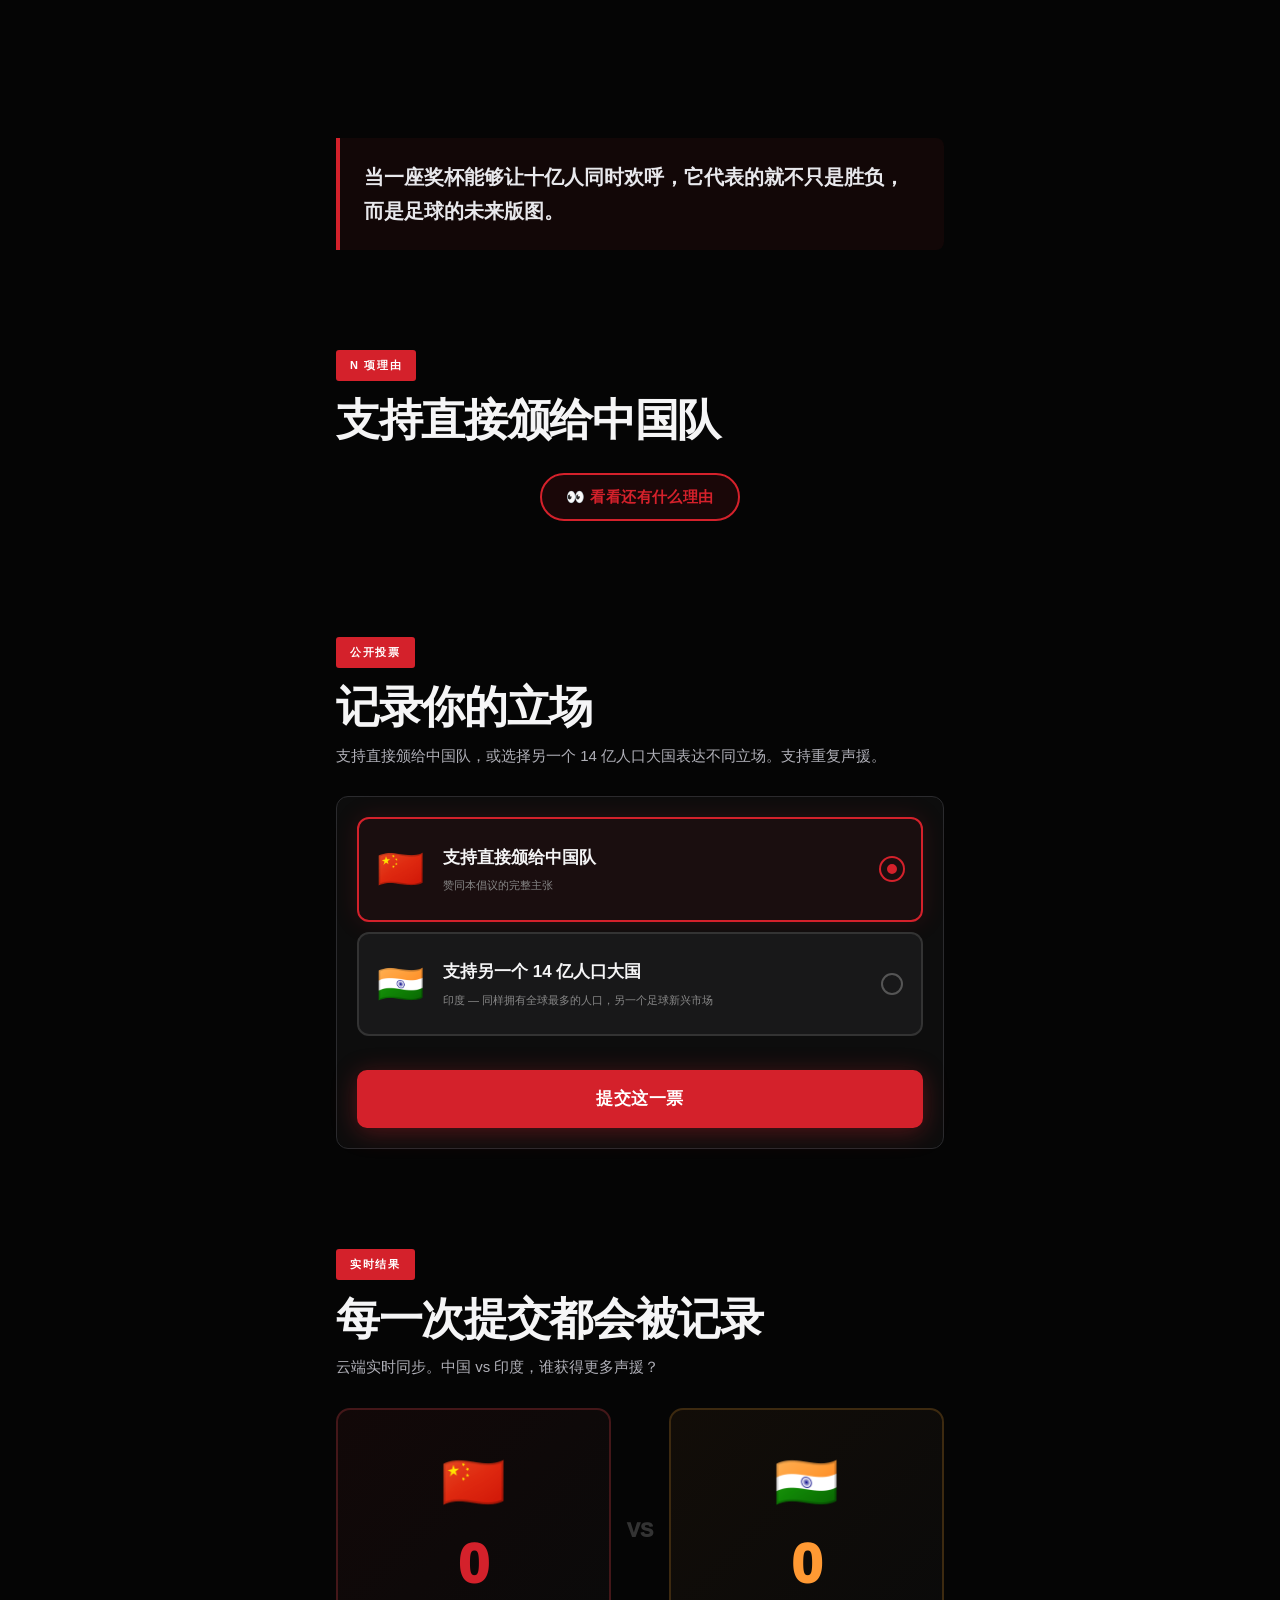
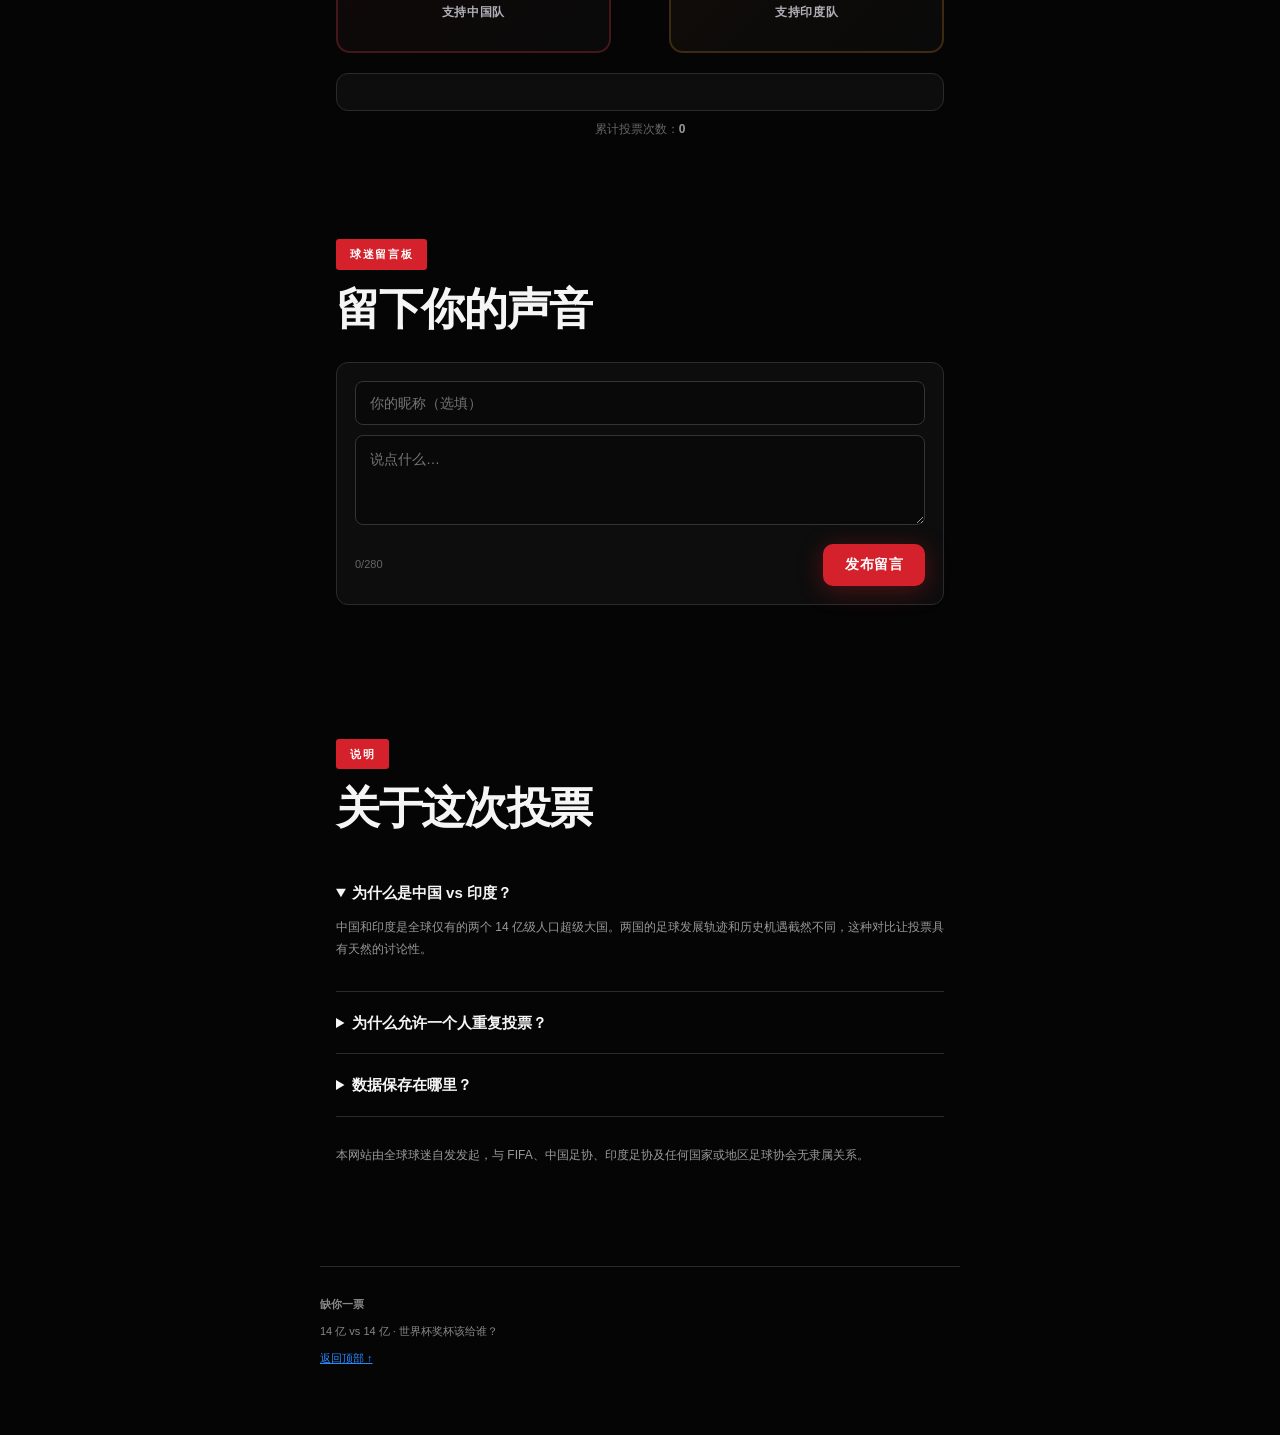
==== commit 44891c24: "feat: English version, simplified red poster, i18n support" ====
--- a/index.html
+++ b/index.html
@@ -20,7 +20,7 @@
     <main class="site">
       <header>
         <a class="brand" href="#top">⚽ <strong>缺你一票</strong></a>
-        <span class="language">中文</span>
+        <a class="language" href="index-en.html">EN</a>
       </header>
 
       <!-- ===== HERO ===== -->
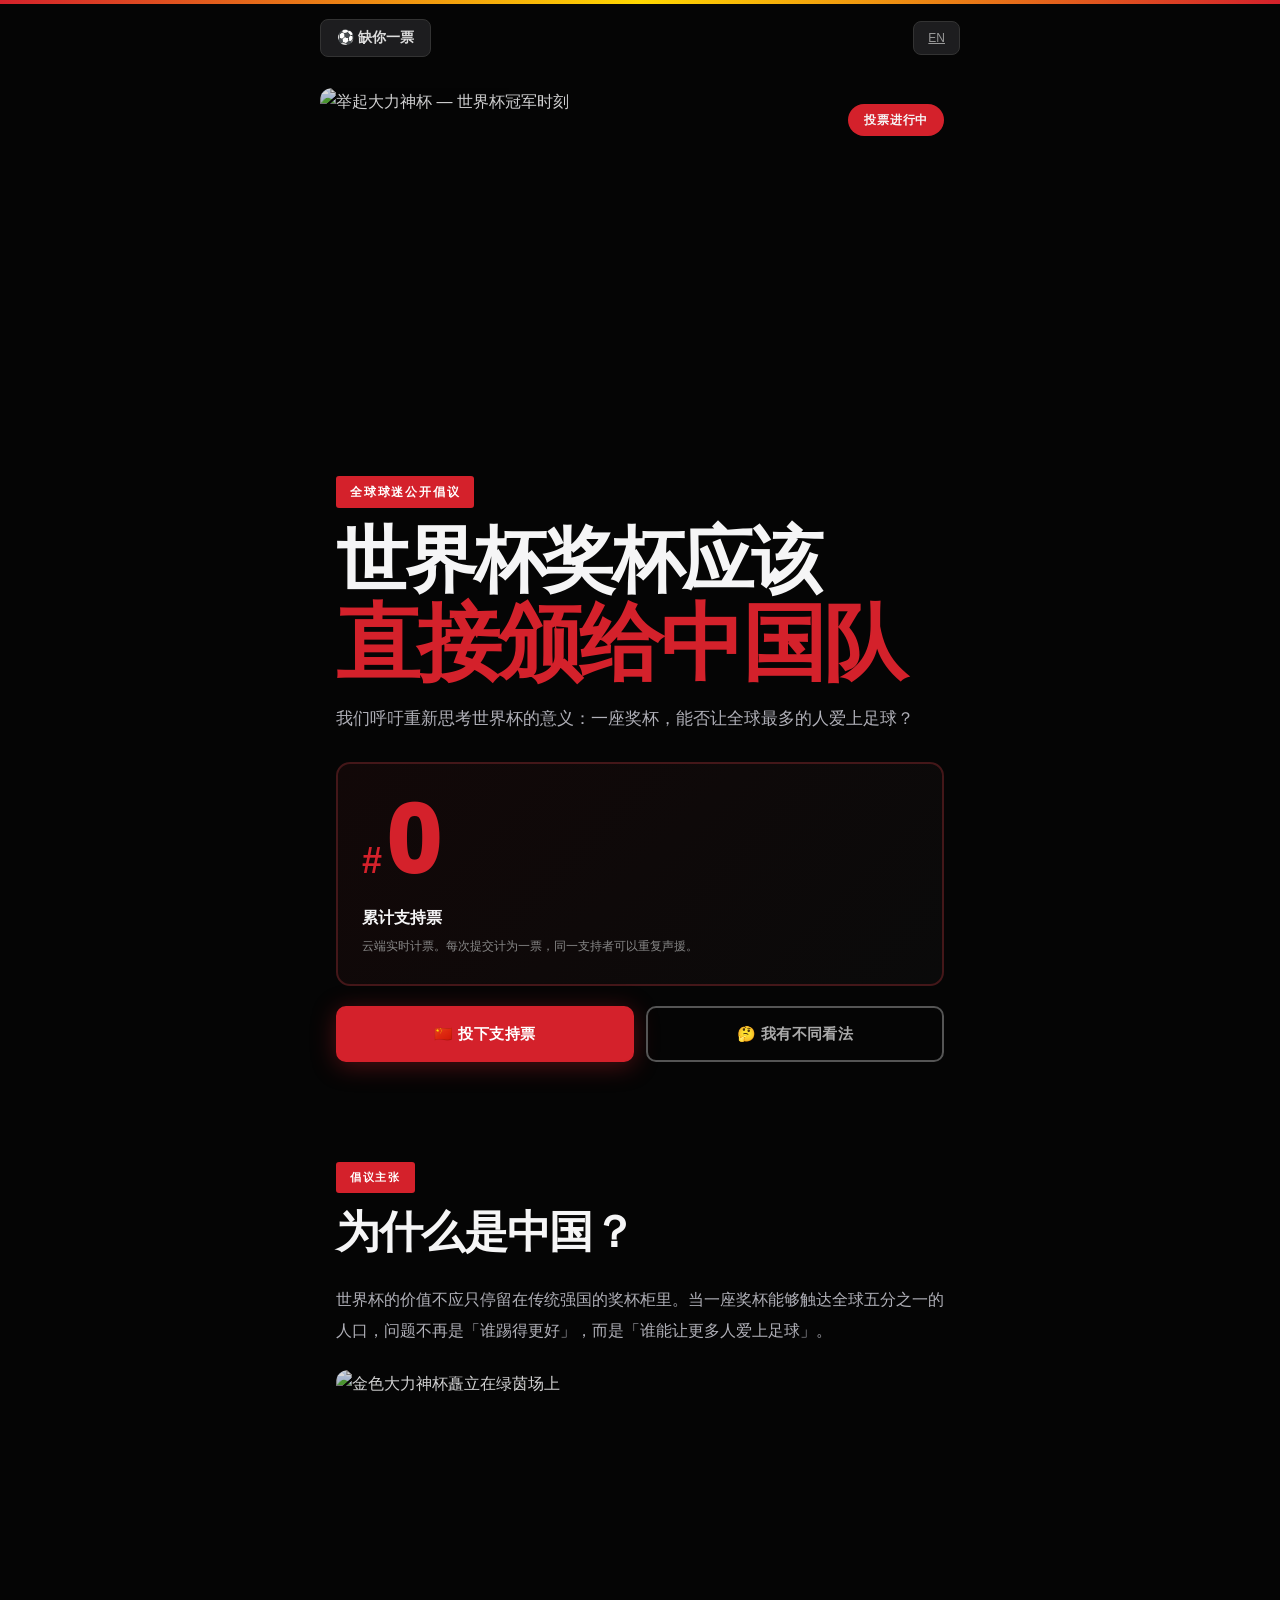
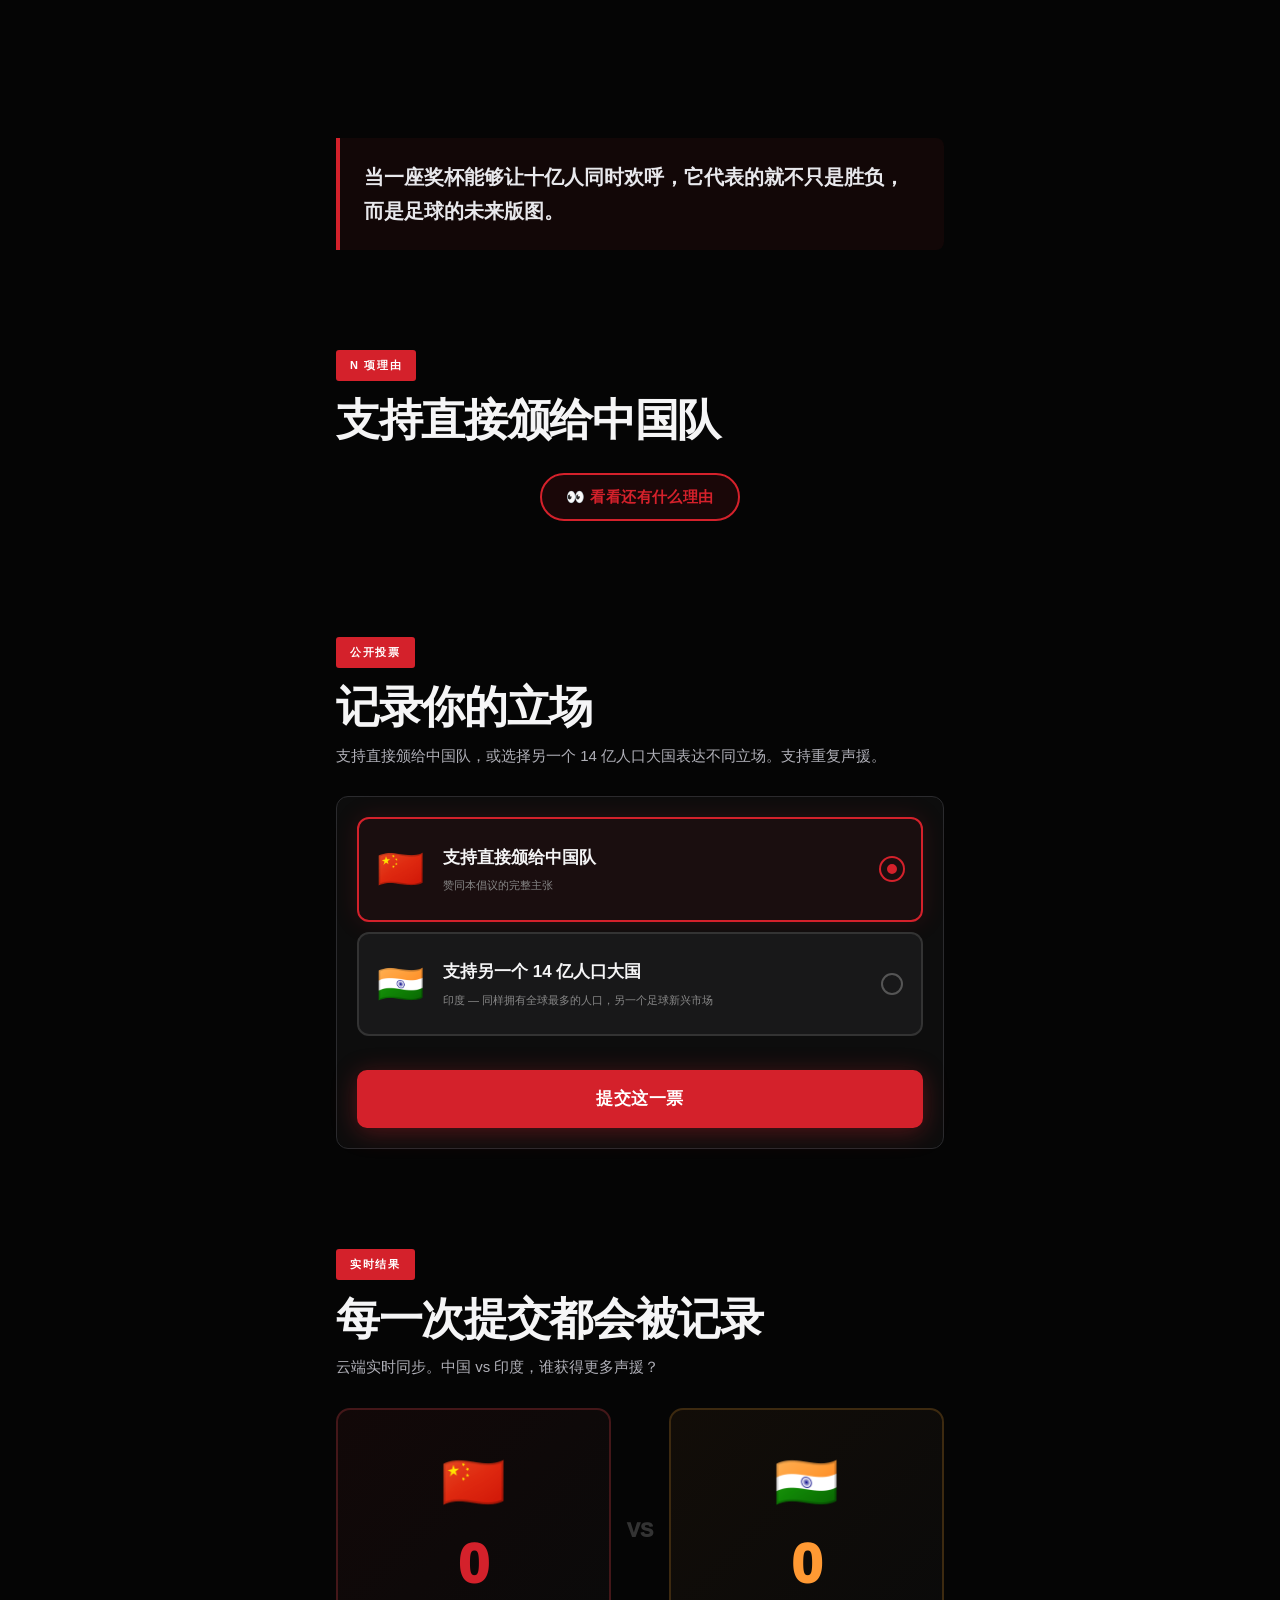
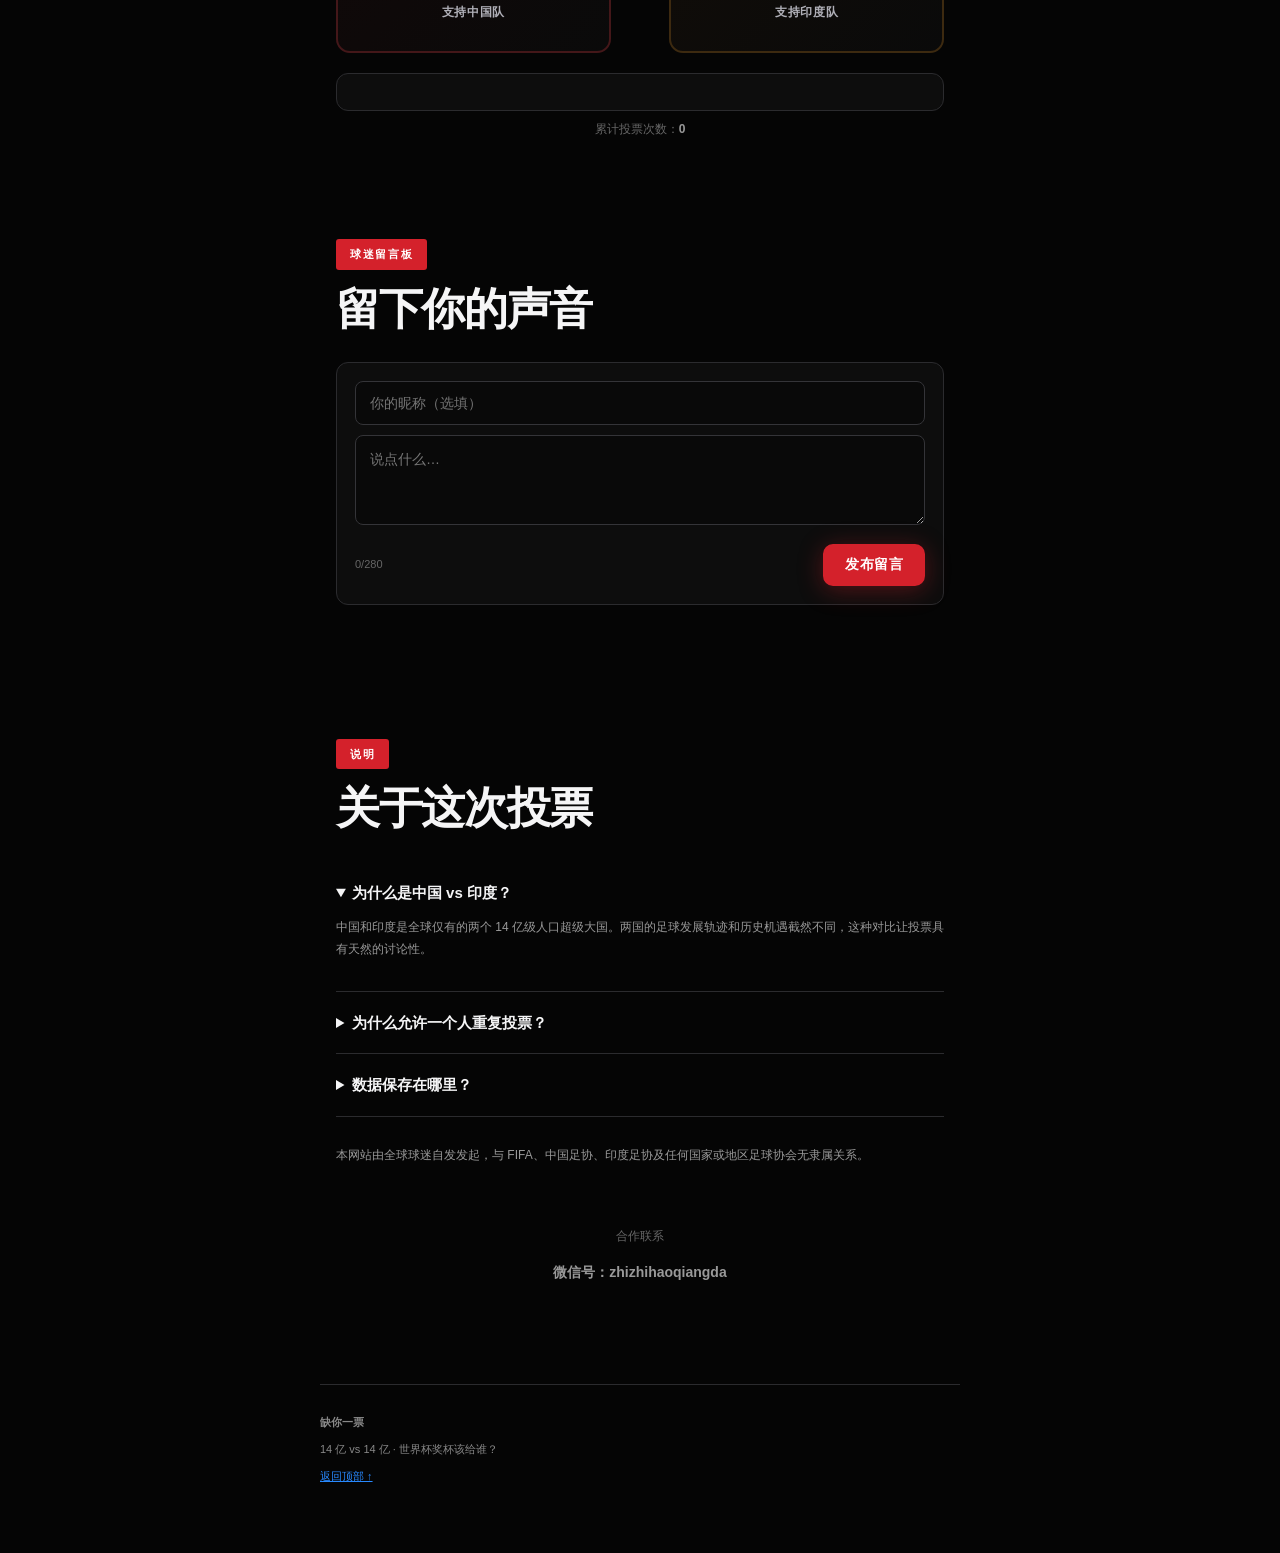
==== commit 8d1456b1: "feat: contact section, bigger vote count on share card" ====
--- a/index.html
+++ b/index.html
@@ -7,13 +7,21 @@
     <meta property="og:title" content="缺你一票｜世界杯奖杯给中国还是印度？" />
     <meta property="og:description" content="14亿人的对决：支持世界杯奖杯直接颁给中国队，全球球迷公开倡议。" />
     <meta property="og:image" content="https://images.unsplash.com/photo-1527871369852-eb58cb2b54e2?auto=format&fit=crop&w=1200&q=85" />
-    <meta property="og:url" content="https://givetheworldcuptochinaplease.netlify.app/" />
+    <meta property="og:url" content="https://getcup.icu/" />
     <meta property="og:type" content="website" />
     <meta name="twitter:card" content="summary_large_image" />
     <link rel="icon" href="data:image/svg+xml,<svg xmlns='http://www.w3.org/2000/svg' viewBox='0 0 64 64'><text y='56' font-size='56'>⚽</text></svg>" />
     <title>缺你一票｜世界杯奖杯给中国还是印度？</title>
     <link rel="preconnect" href="https://images.unsplash.com" />
     <link rel="stylesheet" href="styles.css" />
+    <!-- Google Analytics -->
+    <script async src="https://www.googletagmanager.com/gtag/js?id=G-GXBFTZYH6J"></script>
+    <script>
+      window.dataLayer = window.dataLayer || [];
+      function gtag(){dataLayer.push(arguments);}
+      gtag('js', new Date());
+      gtag('config', 'G-GXBFTZYH6J');
+    </script>
   </head>
   <body>
     <div class="top-line"></div>
@@ -106,8 +114,9 @@
           <p>本次提交计为一票。分享倡议，让更多人加入这场 14 亿 vs 14 亿的对决。</p>
           <div class="record"><small>全球投票记录编号</small><strong id="recordId">#0</strong></div>
           <div class="success-actions">
-            <button class="button primary" id="shareButton">📤 分享倡议</button>
-            <button class="button outline-gold" id="posterButton">🖼 下载支持海报</button>
+            <button class="button primary" id="shareMomentsBtn">📱 分享到朋友圈</button>
+            <button class="button outline-gold" id="shareWeiboBtn">🐦 分享到微博/推特</button>
+            <button class="button outline copy-btn" id="copyShareBtn">📋 复制文案和链接</button>
           </div>
         </section>
       </section>
@@ -172,6 +181,11 @@
         <p class="disclosure">本网站由全球球迷自发发起，与 FIFA、中国足协、印度足协及任何国家或地区足球协会无隶属关系。</p>
       </section>
 
+      <section class="section contact" style="margin-top:60px;text-align:center">
+        <p style="color:#666;font-size:12px">合作联系</p>
+        <p style="color:#999;font-size:14px;font-weight:700">微信号：zhizhihaoqiangda</p>
+      </section>
+
       <footer>
         <strong>缺你一票</strong>
         <span>14 亿 vs 14 亿 · 世界杯奖杯该给谁？</span>
--- a/styles.css
+++ b/styles.css
@@ -327,10 +327,13 @@
   font-size: 36px; font-weight: 950;
 }
 .success-actions {
-  display: grid; grid-template-columns: 1fr 1fr; gap: 12px; margin-top: 20px;
+  display: grid; grid-template-columns: 1fr 1fr; gap: 10px; margin-top: 20px;
+}
+.copy-btn {
+  grid-column: 1/3;
 }
 .text-button {
-  grid-column: 1/3; border: 0; background: transparent;
+  border: 0; background: transparent;
   color: #777; cursor: pointer; font-size: 12px; padding: 10px;
 }
 
